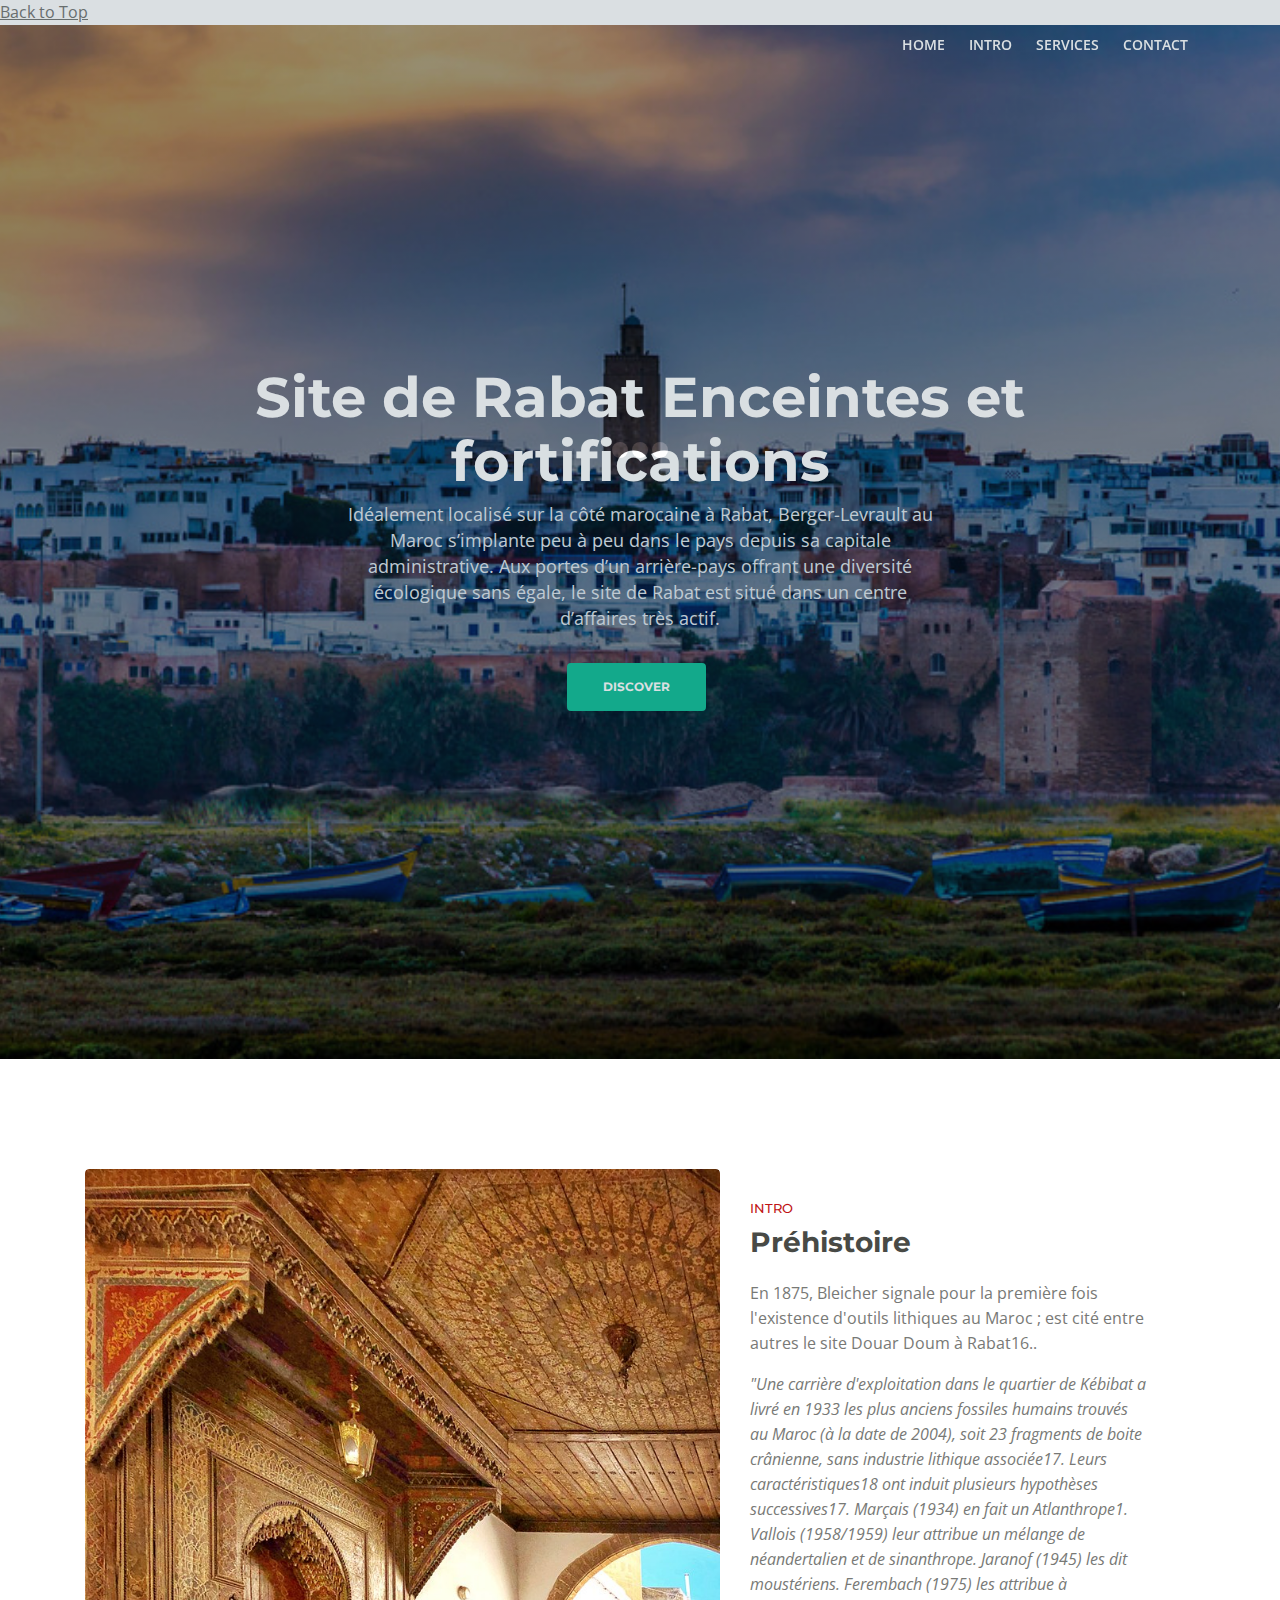
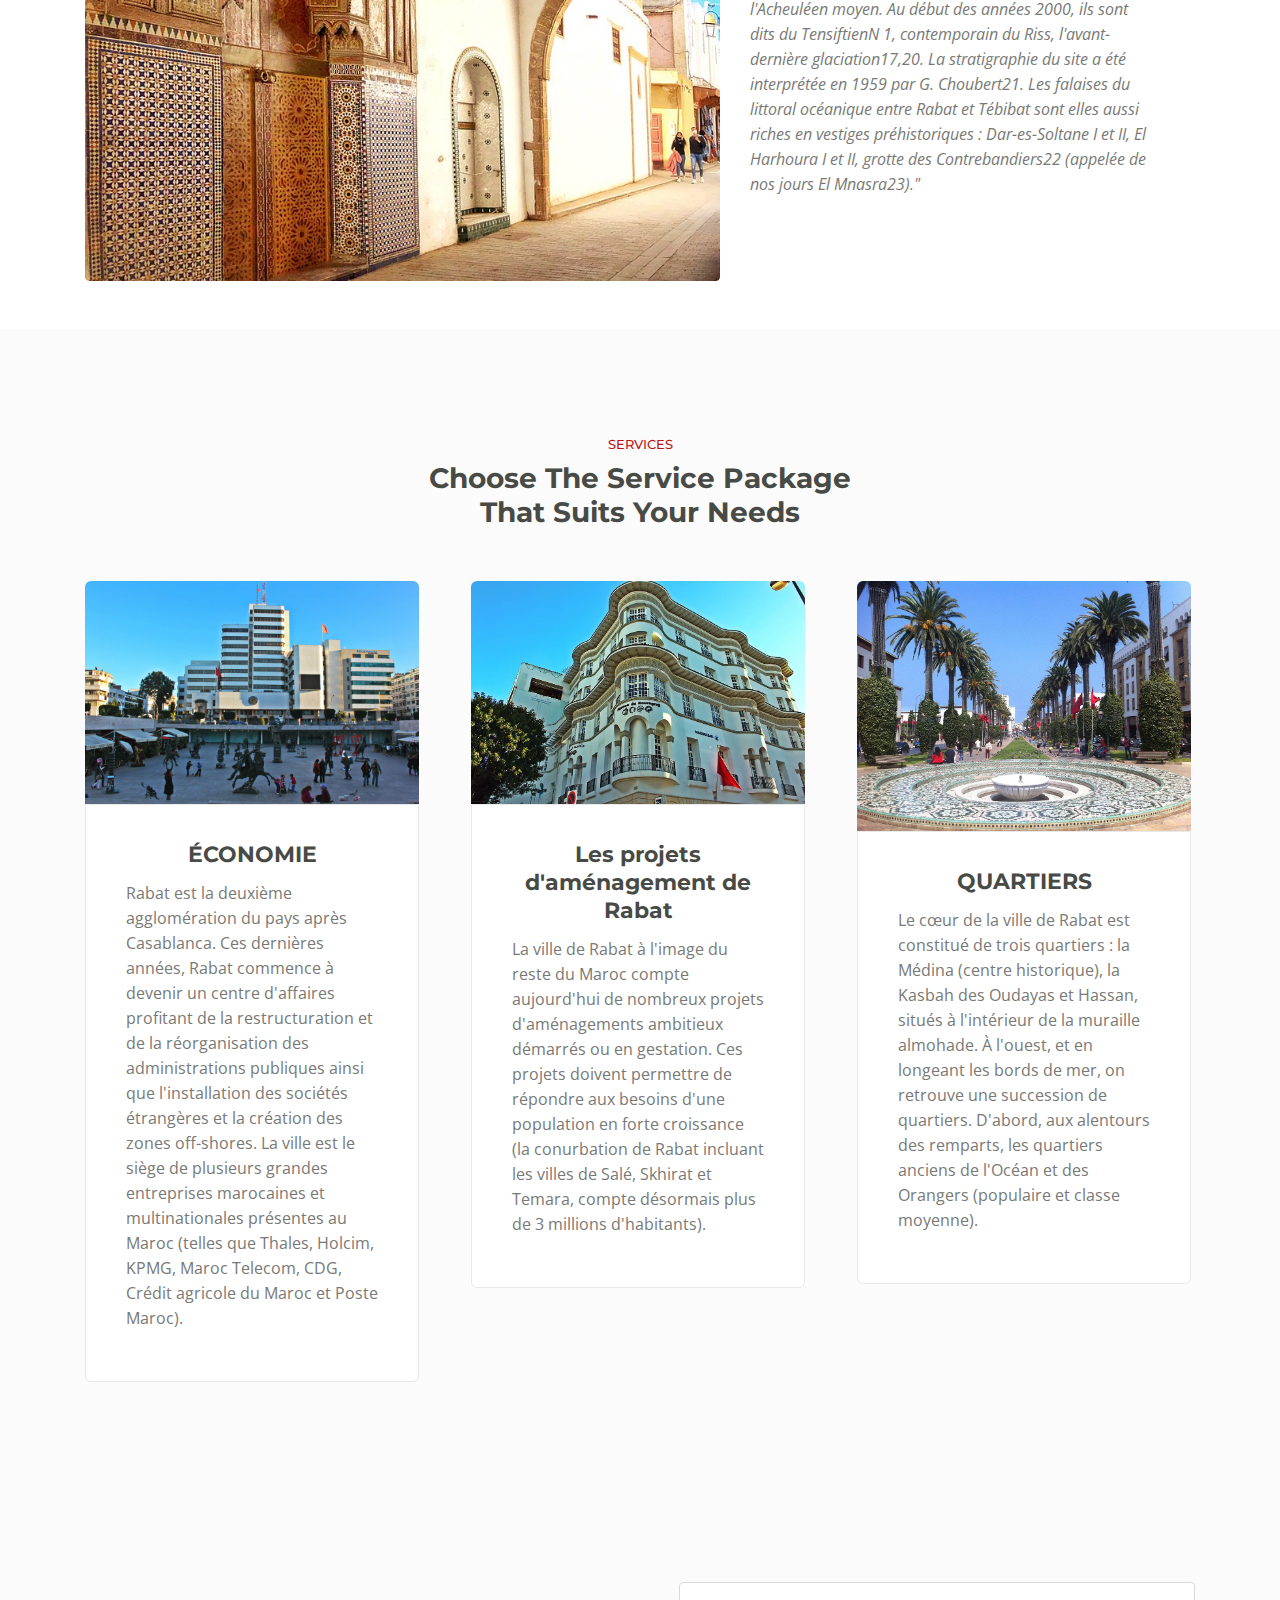
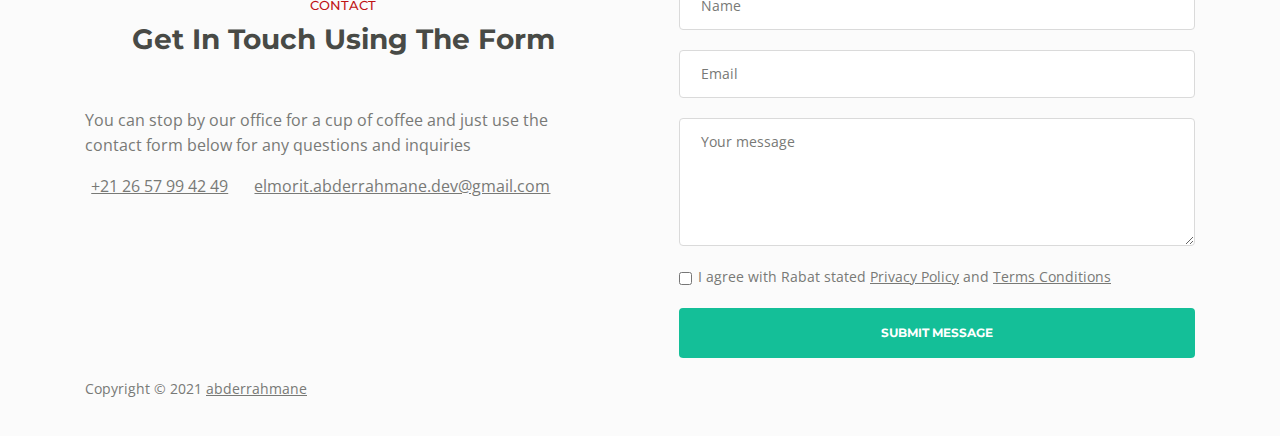
==== index.html @ 6499fe3c "boots" ====
<!DOCTYPE html>
<html lang="en">
<head>
    <meta charset="utf-8">
    <meta name="viewport" content="width=device-width, initial-scale=1, shrink-to-fit=no">
    
    <!-- SEO Meta Tags -->
    <meta name="description" content="Aria is a business focused HTML landing page template built with Bootstrap to help you create lead generation websites for companies and their services.">
    <meta name="author" content="Inovatik">

    <!-- OG Meta Tags to improve the way the post looks when you share the page on LinkedIn, Facebook, Google+ -->
	<meta property="og:site_name" content="" /> <!-- website name -->
	<meta property="og:site" content="" /> <!-- website link -->
	<meta property="og:title" content=""/> <!-- title shown in the actual shared post -->
	<meta property="og:description" content="" /> <!-- description shown in the actual shared post -->
	<meta property="og:image" content="" /> <!-- image link, make sure it's jpg -->
	<meta property="og:url" content="" /> <!-- where do you want your post to link to -->
	<meta property="og:type" content="article" />

    <!-- Website Title -->
    <title>  RABAT </title>
    
    <!-- Styles -->
    <link href="https://fonts.googleapis.com/css?family=Montserrat:500,700&display=swap&subset=latin-ext" rel="stylesheet">
    <link href="https://fonts.googleapis.com/css?family=Open+Sans:400,400i,600&display=swap&subset=latin-ext" rel="stylesheet">
    <link href="css/bootstrap.css" rel="stylesheet">
    <link href="css/fontawesome-all.css" rel="stylesheet">
    <link href="css/swiper.css" rel="stylesheet">
	<link href="css/magnific-popup.css" rel="stylesheet">
	<link href="css/styles.css" rel="stylesheet">
	
	<!-- Favicon  -->

</head>
<body data-spy="scroll" data-target=".fixed-top">
    
    <!-- Preloader -->
	<div class="spinner-wrapper">
        <div class="spinner">
            <div class="bounce1"></div>
            <div class="bounce2"></div>
            <div class="bounce3"></div>
        </div>
    </div>
    <!-- end of preloader -->
    

    <!-- Navbar -->
    <nav class="navbar navbar-expand-md navbar-dark navbar-custom fixed-top">
        <!-- Text Logo - Use this if you don't have a graphic logo -->
        <!-- <a class="navbar-brand logo-text page-scroll" href="index.html">Aria</a> -->

        <!-- Image Logo -->
        
        <!-- Mobile Menu Toggle Button -->
        <button class="navbar-toggler" type="button" data-toggle="collapse" data-target="#navbarsExampleDefault" aria-controls="navbarsExampleDefault" aria-expanded="false" aria-label="Toggle navigation">
            <span class="navbar-toggler-awesome fas fa-bars"></span>
            <span class="navbar-toggler-awesome fas fa-times"></span>
        </button>
        <!-- end of mobile menu toggle button -->

        <div class="collapse navbar-collapse" id="navbarsExampleDefault">
            <ul class="navbar-nav ml-auto">
                <li class="nav-item">
                    <a class="nav-link page-scroll" href="#header">HOME <span class="sr-only">(current)</span></a>
                </li>
                <li class="nav-item">
                    <a class="nav-link page-scroll" href="#intro">INTRO</a>
                </li>
                <li class="nav-item">
                    <a class="nav-link page-scroll" href="#services">SERVICES</a>
                </li>
                <li class="nav-item">
                    <a class="nav-link page-scroll" href="#contact">CONTACT</a>
                </li>

            </ul>
        </div>
    </nav> <!-- end of navbar -->
    <!-- end of navbar -->
<!-- Header -->
    <header id="header" class="header">
        <div class="header-content">
            <div class="container">
                <div class="row">
                    <div class="col-lg-12">
                        <div class="text-container">
                            <h1> Site de Rabat <span id="js-rotating">Enceintes et fortifications , Quartiers , Économie </span></h1>
                            <p class="p-heading p-large">Idéalement localisé sur la côté marocaine à Rabat, Berger-Levrault au Maroc s’implante peu à peu dans le pays depuis sa capitale administrative. Aux portes d’un arrière-pays offrant une diversité écologique sans égale, le site de Rabat est situé dans un centre d’affaires très actif.</p>
                            <a class="btn-solid-lg page-scroll" href="#intro">DISCOVER</a>
                        </div>
                    </div> <!-- end of col -->
                </div> <!-- end of row -->
            </div> <!-- end of container -->
        </div> <!-- end of header-content -->
    </header> <!-- end of header -->
    <!-- end of header -->


    <!-- Intro -->
    <div id="intro" class="basic-1">
        <div class="container">
            <div class="row">
                <div class="col-lg-7">
                    <div class="image-container">
                        <img class="img-fluid" src="images/intro-office.jpg" alt="alternative">
                    </div> <!-- end of image-container -->
                </div> <!-- end of col -->
                <div class="col-lg-5">
                    <div class="text-container">
                        <div class="section-title">INTRO</div>
                        <h2>Préhistoire</h2>
                        <p>En 1875, Bleicher signale pour la première fois l'existence d'outils lithiques au Maroc ; est cité entre autres le site Douar Doum à Rabat16..</p>
                        <p class="testimonial-text">"Une carrière d'exploitation dans le quartier de Kébibat a livré en 1933 les plus anciens fossiles humains trouvés au Maroc (à la date de 2004), soit 23 fragments de boite crânienne, sans industrie lithique associée17. Leurs caractéristiques18 ont induit plusieurs hypothèses successives17. Marçais (1934) en fait un Atlanthrope1. Vallois (1958/1959) leur attribue un mélange de néandertalien et de sinanthrope. Jaranof (1945) les dit moustériens. Ferembach (1975) les attribue à l'Acheuléen moyen. Au début des années 2000, ils sont dits du TensiftienN 1, contemporain du Riss, l'avant-dernière glaciation17,20. La stratigraphie du site a été interprétée en 1959 par G. Choubert21.

                            Les falaises du littoral océanique entre Rabat et Tébibat sont elles aussi riches en vestiges préhistoriques : Dar-es-Soltane I et II, El Harhoura I et II, grotte des Contrebandiers22 (appelée de nos jours El Mnasra23)."</p>
                    </div> <!-- end of text-container -->
                </div> <!-- end of col -->
                
            </div> <!-- end of row -->
        </div> <!-- end of container -->
    </div> <!-- end of basic-1 -->
    <!-- end of intro -->

    <!-- end of description -->


    <!-- Services -->
    <div id="services" class="cards-2">
        <div class="container">
            <div class="row">
                <div class="col-lg-12">
                    <div class="section-title">SERVICES</div>
                    <h2>Choose The Service Package<br> That Suits Your Needs</h2>
                </div> <!-- end of col -->
            </div> <!-- end of row -->
            <div class="row">
                <div class="col-lg-12">
                    
                    <!-- Card -->
                    <div class="card">
                        <div class="card-image">
                            <img class="img-fluid" src="images/services-1.jpg" alt="alternative">
                        </div>
                        <div class="card-body">
                            <h3 class="card-title"> ÉCONOMIE </h3>
                            <p>Rabat est la deuxième agglomération du pays après Casablanca. Ces dernières années, Rabat commence à devenir un centre d'affaires profitant de la restructuration et de la réorganisation des administrations publiques ainsi que l'installation des sociétés étrangères et la création des zones off-shores.

                                La ville est le siège de plusieurs grandes entreprises marocaines et multinationales présentes au Maroc (telles que Thales, Holcim, KPMG, Maroc Telecom, CDG, Crédit agricole du Maroc et Poste Maroc).</p>

                        </div>
                     <!-- end of button-container -->
                    </div>
                    <!-- end of card -->

                    <!-- Card -->
                    <div class="card">
                        <div class="card-image">
                            <img class="img-fluid" src="images/services-2.jpg" alt="alternative">
                        </div>
                        <div class="card-body">
                            <h3 class="card-title">Les projets d'aménagement de Rabat</h3>
                            <p>La ville de Rabat à l'image du reste du Maroc compte aujourd'hui de nombreux projets d'aménagements ambitieux démarrés ou en gestation. Ces projets doivent permettre de répondre aux besoins d'une population en forte croissance (la conurbation de Rabat incluant les villes de Salé, Skhirat et Temara, compte désormais plus de 3 millions d'habitants).</p>
                            
                        </div>
                        
                    </div>
                    <!-- end of card -->

                    <!-- Card -->
                    <div class="card">
                        <div class="card-image">
                            <img class="img-fluid" src="images/services-3.jpg" alt="alternative">
                        </div>
                        <div class="card-body">
                            <h3 class="card-title"> QUARTIERS </h3>
                            <p>Le cœur de la ville de Rabat est constitué de trois quartiers : la Médina (centre historique), la Kasbah des Oudayas et Hassan, situés à l'intérieur de la muraille almohade.

                                À l'ouest, et en longeant les bords de mer, on retrouve une succession de quartiers. D'abord, aux alentours des remparts, les quartiers anciens de l'Océan et des Orangers (populaire et classe moyenne).</p>
                             <!-- end of button-container -->
                    </div>
                    <!-- end of card -->

                </div> <!-- end of col -->
            </div> <!-- end of row -->
        </div> <!-- end of container -->
    </div> <!-- end of cards-2 -->
    <!-- end of services -->
      
    <!-- Lightbox -->
    <div id="project-2" class="lightbox-basic zoom-anim-dialog mfp-hide">
        <div class="row">
            <button title="Close (Esc)" type="button" class="mfp-close x-button">×</button>
            <div class="col-lg-8">
                <img class="img-fluid" src="images/project-2.jpg" alt="alternative">
            </div> <!-- end of col -->
            <div class="col-lg-4">
                <h3>Classic Industry</h3>
                <hr class="line-heading">
                <h6>Strategy Development</h6>
                <p>Need a solid foundation for your business growth plans? Aria will help you manage sales and meet your current needs</p>
                <p>By offering the best professional services and quality products in the market. Don't hesitate and get in touch with us.</p>
                <div class="testimonial-container">
                    <p class="testimonial-text">Need a solid foundation for your business growth plans? Aria will help you manage sales and meet your current requirements.</p>
                    <p class="testimonial-author">General Manager</p>
                </div>
                <a class="btn-solid-reg" href="#your-link">DETAILS</a> <a class="btn-outline-reg mfp-close as-button" href="#projects">BACK</a> 
            </div> <!-- end of col -->
        </div> <!-- end of row -->
    </div> <!-- end of lightbox-basic -->
    <!-- end of lightbox -->

    <!-- Lightbox -->
    <div id="project-3" class="lightbox-basic zoom-anim-dialog mfp-hide">
        <div class="row">
            <button title="Close (Esc)" type="button" class="mfp-close x-button">×</button>
            <div class="col-lg-8">
                <img class="img-fluid" src="images/project-3.jpg" alt="alternative">
            </div> <!-- end of col -->
            <div class="col-lg-4">
                <h3>BoomBap Audio</h3>
                <hr class="line-heading">
                <h6>Strategy Development</h6>
                <p>Need a solid foundation for your business growth plans? Aria will help you manage sales and meet your current needs</p>
                <p>By offering the best professional services and quality products in the market. Don't hesitate and get in touch with us.</p>
                <div class="testimonial-container">
                    <p class="testimonial-text">Need a solid foundation for your business growth plans? Aria will help you manage sales and meet your current requirements.</p>
                    <p class="testimonial-author">General Manager</p>
                </div>
                <a class="btn-solid-reg" href="#your-link">DETAILS</a> <a class="btn-outline-reg mfp-close as-button" href="#projects">BACK</a> 
            </div> <!-- end of col -->
        </div> <!-- end of row -->
    </div> <!-- end of lightbox-basic -->
    <!-- end of lightbox -->

    <!-- Lightbox -->
    <div id="project-4" class="lightbox-basic zoom-anim-dialog mfp-hide">
        <div class="row">
            <button title="Close (Esc)" type="button" class="mfp-close x-button">×</button>
            <div class="col-lg-8">
                <img class="img-fluid" src="images/project-4.jpg" alt="alternative">
            </div> <!-- end of col -->
            <div class="col-lg-4">
                <h3>Van Moose</h3>
                <hr class="line-heading">
                <h6>Strategy Development</h6>
                <p>Need a solid foundation for your business growth plans? Aria will help you manage sales and meet your current needs</p>
                <p>By offering the best professional services and quality products in the market. Don't hesitate and get in touch with us.</p>
                <div class="testimonial-container">
                    <p class="testimonial-text">Need a solid foundation for your business growth plans? Aria will help you manage sales and meet your current requirements.</p>
                    <p class="testimonial-author">General Manager</p>
                </div>
                <a class="btn-solid-reg" href="#your-link">DETAILS</a> <a class="btn-outline-reg mfp-close as-button" href="#projects">BACK</a> 
            </div> <!-- end of col -->
        </div> <!-- end of row -->
    </div> <!-- end of lightbox-basic -->
    <!-- end of lightbox -->

    <!-- Lightbox -->
    <div id="project-5" class="lightbox-basic zoom-anim-dialog mfp-hide">
        <div class="row">
            <button title="Close (Esc)" type="button" class="mfp-close x-button">×</button>
            <div class="col-lg-8">
                <img class="img-fluid" src="images/project-5.jpg" alt="alternative">
            </div> <!-- end of col -->
            <div class="col-lg-4">
                <h3>Joy Moments</h3>
                <hr class="line-heading">
                <h6>Strategy Development</h6>
                <p>Need a solid foundation for your business growth plans? Aria will help you manage sales and meet your current needs</p>
                <p>By offering the best professional services and quality products in the market. Don't hesitate and get in touch with us.</p>
                <div class="testimonial-container">
                    <p class="testimonial-text">Need a solid foundation for your business growth plans? Aria will help you manage sales and meet your current requirements.</p>
                    <p class="testimonial-author">General Manager</p>
                </div>
                <a class="btn-solid-reg" href="#your-link">DETAILS</a> <a class="btn-outline-reg mfp-close as-button" href="#projects">BACK</a> 
            </div> <!-- end of col -->
        </div> <!-- end of row -->
    </div> <!-- end of lightbox-basic -->
    <!-- end of lightbox -->

    <!-- Lightbox -->
    <div id="project-6" class="lightbox-basic zoom-anim-dialog mfp-hide">
        <div class="row">
            <button title="Close (Esc)" type="button" class="mfp-close x-button">×</button>
            <div class="col-lg-8">
                <img class="img-fluid" src="images/project-6.jpg" alt="alternative">
            </div> <!-- end of col -->
            <div class="col-lg-4">
                <h3>Spark Events</h3>
                <hr class="line-heading">
                <h6>Strategy Development</h6>
                <p>Need a solid foundation for your business growth plans? Aria will help you manage sales and meet your current needs</p>
                <p>By offering the best professional services and quality products in the market. Don't hesitate and get in touch with us.</p>
                <div class="testimonial-container">
                    <p class="testimonial-text">Need a solid foundation for your business growth plans? Aria will help you manage sales and meet your current requirements.</p>
                    <p class="testimonial-author">General Manager</p>
                </div>
                <a class="btn-solid-reg" href="#your-link">DETAILS</a> <a class="btn-outline-reg mfp-close as-button" href="#projects">BACK</a> 
            </div> <!-- end of col -->
        </div> <!-- end of row -->
    </div> <!-- end of lightbox-basic -->
    <!-- end of lightbox -->

    <!-- Lightbox -->
    <div id="project-7" class="lightbox-basic zoom-anim-dialog mfp-hide">
        <div class="row">
            <button title="Close (Esc)" type="button" class="mfp-close x-button">×</button>
            <div class="col-lg-8">
                <img class="img-fluid" src="images/project-7.jpg" alt="alternative">
            </div> <!-- end of col -->
            <div class="col-lg-4">
                <h3>Casual Wear</h3>
                <hr class="line-heading">
                <h6>Strategy Development</h6>
                <p>Need a solid foundation for your business growth plans? Aria will help you manage sales and meet your current needs</p>
                <p>By offering the best professional services and quality products in the market. Don't hesitate and get in touch with us.</p>
                <div class="testimonial-container">
                    <p class="testimonial-text">Need a solid foundation for your business growth plans? Aria will help you manage sales and meet your current requirements.</p>
                    <p class="testimonial-author">General Manager</p>
                </div>
                <a class="btn-solid-reg" href="#your-link">DETAILS</a> <a class="btn-outline-reg mfp-close as-button" href="#projects">BACK</a> 
            </div> <!-- end of col -->
        </div> <!-- end of row -->
    </div> <!-- end of lightbox-basic -->
    <!-- end of lightbox -->

    <!-- Lightbox -->
    <div id="project-8" class="lightbox-basic zoom-anim-dialog mfp-hide">
        <div class="row">
            <button title="Close (Esc)" type="button" class="mfp-close x-button">×</button>
            <div class="col-lg-8">
                <img class="img-fluid" src="images/project-8.jpg" alt="alternative">
            </div> <!-- end of col -->
            <div class="col-lg-4">
                <h3>Zazoo Apps</h3>
                <hr class="line-heading">
                <h6>Strategy Development</h6>
                <p>Need a solid foundation for your business growth plans? Aria will help you manage sales and meet your current needs</p>
                <p>By offering the best professional services and quality products in the market. Don't hesitate and get in touch with us.</p>
                <div class="testimonial-container">
                    <p class="testimonial-text">Need a solid foundation for your business growth plans? Aria will help you manage sales and meet your current requirements.</p>
                    <p class="testimonial-author">General Manager</p>
                </div>
                <a class="btn-solid-reg" href="#your-link">DETAILS</a> <a class="btn-outline-reg mfp-close as-button" href="#projects">BACK</a> 
            </div> <!-- end of col -->
        </div> <!-- end of row -->
    </div> <!-- end of lightbox-basic -->
    <!-- end of lightbox -->
    <!-- end of project lightboxes -->

        <!-- Contact -->
    <div id="contact" class="form-2">
        <div class="container">
            <div class="row">
                <div class="col-lg-6">
                    <div class="text-container">
                        <div class="section-title">CONTACT</div>
                        <h2>Get In Touch Using The Form</h2>
                        <p>You can stop by our office for a cup of coffee and just use the contact form below for any questions and inquiries</p>
                        <ul class="list-unstyled li-space-lg">
                            <li><i class="fas fa-phone"></i><a href="tel:003024630820">+21 26 57 99 42 49</a></li>
                            <li><i class="fas fa-envelope"></i><a href="mailto:office@Rabat.com">elmorit.abderrahmane.dev@gmail.com</a></li>
                        </ul>
                    </div> <!-- end of text-container -->
                </div> <!-- end of col -->
                <div class="col-lg-6">
                    
                    <!-- Contact Form -->
                    <form id="contactForm" data-toggle="validator" data-focus="false">
                        <div class="form-group">
                            <input type="text" class="form-control-input" id="cname" required>
                            <label class="label-control" for="cname">Name</label>
                            <div class="help-block with-errors"></div>
                        </div>
                        <div class="form-group">
                            <input type="email" class="form-control-input" id="cemail" required>
                            <label class="label-control" for="cemail">Email</label>
                            <div class="help-block with-errors"></div>
                        </div>
                        <div class="form-group">
                            <textarea class="form-control-textarea" id="cmessage" required></textarea>
                            <label class="label-control" for="cmessage">Your message</label>
                            <div class="help-block with-errors"></div>
                        </div>
                        <div class="form-group checkbox">
                            <input type="checkbox" id="cterms" value="Agreed-to-Terms" required>I agree with Rabat stated <a href="privacy-policy.html">Privacy Policy</a> and <a href="terms-conditions.html">Terms Conditions</a> 
                            <div class="help-block with-errors"></div>
                        </div>
                        <div class="form-group">
                            <button type="submit" class="form-control-submit-button">SUBMIT MESSAGE</button>
                        </div>
                        <div class="form-message">
                            <div id="cmsgSubmit" class="h3 text-center hidden"></div>
                        </div>
                    </form>
                    <!-- end of contact form -->

                </div> <!-- end of col -->
            </div> <!-- end of row -->
        </div> <!-- end of container -->
    </div> <!-- end of form-2 -->
    <!-- end of contact -->


    
    <!-- end of footer -->


    <!-- Copyright -->
    <div class="copyright">
        <div class="container">
            <div class="row">
                <div class="col-lg-12">
                    <p class="p-small">Copyright © 2021 <a href="https://inovatik.com">abderrahmane</a></p>
                </div> <!-- end of col -->
            </div> <!-- enf of row -->
        </div> <!-- end of container -->
    </div> <!-- end of copyright --> 
    <!-- end of copyright --> 
    
    	
    <!-- Scripts -->
    <script src="js/jquery.min.js"></script> <!-- jQuery for Bootstrap's JavaScript plugins -->
    <script src="js/popper.min.js"></script> <!-- Popper tooltip library for Bootstrap -->
    <script src="js/bootstrap.min.js"></script> <!-- Bootstrap framework -->
    <script src="js/jquery.easing.min.js"></script> <!-- jQuery Easing for smooth scrolling between anchors -->
    <script src="js/swiper.min.js"></script> <!-- Swiper for image and text sliders -->
    <script src="js/jquery.magnific-popup.js"></script> <!-- Magnific Popup for lightboxes -->
    <script src="js/morphext.min.js"></script> <!-- Morphtext rotating text in the header -->
    <script src="js/isotope.pkgd.min.js"></script> <!-- Isotope for filter -->
    <script src="js/validator.min.js"></script> <!-- Validator.js - Bootstrap plugin that validates forms -->
    <script src="js/scripts.js"></script> <!-- Custom scripts -->
</body>
</html>
---- css/styles.css ----
/*****************************************
Table Of Contents:

01. General Styles
02. Preloader
03. Navigation
04. Header
05. Intro
06. Description
07. Services
08. Details 1
09. Details 2
10. Testimonials
11. Call Me
12. Projects
13. Project Lightboxes

16. Contact
17. Footer
18. Copyright
19. Back To Top Button
20. Extra Pages
21. Media Queries
******************************************/

/*****************************************
Colors:

- Backgrounds - light gray #fbfbfb
- Background - dark blue #153e52
- Backgrounds navbar, footer - dark gray #113448
- Buttons, bullets, icons - green #14bf98
- Headings text - black #484a46
- Body text - gray #787976
- Body text - light gray #dfe5ec
******************************************/


/******************************/
/*     01. General Styles     */
/******************************/
body,
html {
    width: 100%;
	height: 100%;
}

body, p {
	color: #787976; 
	font: 400 1rem/1.5625rem "Open Sans", sans-serif;
}

.p-large {
	font: 400 1.125rem/1.625rem "Open Sans", sans-serif;
}

.p-small {
	font: 400 0.875rem/1.375rem "Open Sans", sans-serif;
}

.p-heading {
	margin-bottom: 3.5rem;
	text-align: center;
}

.li-space-lg li {
	margin-bottom: 0.375rem;
}

.indent {
	padding-left: 1.25rem;
}

h1 {
	color: #484a46;
	font: 700 2.5rem/3rem "Montserrat", sans-serif;
}

h2 {
	color: #484a46;
	font: 700 1.75rem/2.125rem "Montserrat", sans-serif;
}

h3 {
	color: #484a46;
	font: 700 1.375rem/1.75rem "Montserrat", sans-serif;
}

h4 {
	color: #484a46;
	font: 700 1.25rem/1.625rem "Montserrat", sans-serif;
}

h5 {
	color: #484a46;
	font: 700 1.125rem/1.5rem "Montserrat", sans-serif;
}

h6 {
	color: #484a46;
	font: 700 1rem/1.375rem "Montserrat", sans-serif;
}

a {
	color: #787976;
	text-decoration: underline;
}

a:hover {
	color: #787976;
	text-decoration: underline;
}

a.green {
	color: #14bf98;
}

a.white,
.white {
	color: #dfe5ec;
}

.testimonial-text {
	font-style: italic;
}

.testimonial-author {
	font: 700 1rem/1.375rem "Montserrat", sans-serif;
}

strong {
	color: #484a46;
}

.section-title {
	color: #bf1414;
	font: 500 0.8125rem/1.125rem "Montserrat", sans-serif;
}

.btn-solid-reg {
	display: inline-block;
	padding: 1.1875rem 1.875rem 1.1875rem 1.875rem;
	border: 0.125rem solid #14bf98;
	border-radius: 0.25rem;
	background-color: #14bf98;
	color: #fff;
	font: 700 0.75rem/0 "Montserrat", sans-serif;
	text-decoration: none;
	transition: all 0.2s;
}

.btn-solid-reg:hover {
	background-color: transparent;
	color: #14bf98;
	text-decoration: none;
}

.btn-solid-lg {
	display: inline-block;
	padding: 1.375rem 2.125rem 1.375rem 2.125rem;
	border: 0.125rem solid #14bf98;
	border-radius: 0.25rem;
	background-color: #14bf98;
	color: #fff;
	font: 700 0.75rem/0 "Montserrat", sans-serif;
	text-decoration: none;
	transition: all 0.2s;
}

.btn-solid-lg:hover {
	background-color: transparent;
	color: #14bf98;
	text-decoration: none;
}

.btn-outline-reg {
	display: inline-block;
	padding: 1.1875rem 1.875rem 1.1875rem 1.875rem;
	border: 0.125rem solid #787976;
	border-radius: 0.25rem;
	background-color: transparent;
	color: #787976;
	font: 700 0.75rem/0 "Montserrat", sans-serif;
	text-decoration: none;
	transition: all 0.2s;
}

.btn-outline-reg:hover {
	background-color: #787976;
	color: #fff;
	text-decoration: none;
}

.btn-outline-lg {
	display: inline-block;
	padding: 1.375rem 2.125rem 1.375rem 2.125rem;
	border: 0.125rem solid #787976;
	border-radius: 0.25rem;
	background-color: transparent;
	color: #787976;
	font: 700 0.75rem/0 "Montserrat", sans-serif;
	text-decoration: none;
	transition: all 0.2s;
}

.btn-outline-lg:hover {
	background-color: #787976;
	color: #fff;
	text-decoration: none;
}

.btn-outline-sm {
	display: inline-block;
	padding: 1rem 1.625rem 0.9375rem 1.625rem;
	border: 0.125rem solid #787976;
	border-radius: 0.25rem;
	background-color: transparent;
	color: #787976;
	font: 700 0.75rem/0 "Montserrat", sans-serif;
	text-decoration: none;
	transition: all 0.2s;
}

.btn-outline-sm:hover {
	background-color: #787976;
	color: #fff;
	text-decoration: none;
}

.form-group {
	position: relative;
	margin-bottom: 1.25rem;
}

.form-group.has-error.has-danger {
	margin-bottom: 0.625rem;
}

.form-group.has-error.has-danger .help-block.with-errors ul {
	margin-top: 0.375rem;
}

.label-control {
	position: absolute;
	top: 0.8125rem;
	left: 1.375rem;
	color: #787976;
	opacity: 1;
	font: 400 0.875rem/1.375rem "Open Sans", sans-serif;
	cursor: text;
	transition: all 0.2s ease;
}

/* IE10+ hack to solve lower label text position compared to the rest of the browsers */
@media screen and (-ms-high-contrast: active), screen and (-ms-high-contrast: none) {  
	.label-control {
		top: 0.9375rem;
	}
}

.form-control-input:focus + .label-control,
.form-control-input.notEmpty + .label-control,
.form-control-textarea:focus + .label-control,
.form-control-textarea.notEmpty + .label-control {
	top: 0.125rem;
	opacity: 1;
	font-size: 0.75rem;
	font-weight: 500;
}

.form-control-input,
.form-control-select {
	display: block; /* needed for proper display of the label in Firefox, IE, Edge */
	width: 100%;
	padding-top: 1.25rem;
	padding-bottom: 0.25rem;
	padding-left: 1.3125rem;
	border: 1px solid #dadada;
	border-radius: 0.25rem;
	background-color: #fff;
	color: #787976;
	font: 400 0.875rem/1.375rem "Open Sans", sans-serif;
	transition: all 0.2s;
	-webkit-appearance: none; /* removes inner shadow on form inputs on ios safari */
}

.form-control-select {
	padding-top: 0.5rem;
	padding-bottom: 0.5rem;
	height: 3rem;
}

/* IE10+ hack to solve lower label text position compared to the rest of the browsers */
@media screen and (-ms-high-contrast: active), screen and (-ms-high-contrast: none) {  
	.form-control-input {
		padding-top: 1.25rem;
		padding-bottom: 0.75rem;
		line-height: 1.75rem;
	}

	.form-control-select {
		padding-top: 0.875rem;
		padding-bottom: 0.75rem;
		height: 3.125rem;
		line-height: 2.125rem;
	}
}

select {
    /* you should keep these first rules in place to maintain cross-browser behavior */
    -webkit-appearance: none;
	-moz-appearance: none;
	-ms-appearance: none;
    -o-appearance: none;
    appearance: none;
    background-image: url('../images/down-arrow.png');
    background-position: 96% 50%;
    background-repeat: no-repeat;
    outline: none;
}

select::-ms-expand {
    display: none; /* removes the ugly default down arrow on select form field in IE11 */
}

.form-control-textarea {
	display: block; /* used to eliminate a bottom gap difference between Chrome and IE/FF */
	width: 100%;
	height: 8rem; /* used instead of html rows to normalize height between Chrome and IE/FF */
	padding-top: 1.25rem;
	padding-left: 1.3125rem;
	border: 1px solid #dadada;
	border-radius: 0.25rem;
	background-color: #fff;
	color: #787976;
	font: 400 1rem/1.5625rem "Open Sans", sans-serif;
	transition: all 0.2s;
}

.form-control-input:focus,
.form-control-select:focus,
.form-control-textarea:focus {
	border: 1px solid #a1a1a1;
	outline: none; /* Removes blue border on focus */
}

.form-control-input:hover,
.form-control-select:hover,
.form-control-textarea:hover {
	border: 1px solid #a1a1a1;
}

.checkbox {
	font: 400 0.875rem/1.375rem "Open Sans", sans-serif;
}

input[type='checkbox'] {
	vertical-align: -15%;
	margin-right: 0.375rem;
}

/* IE10+ hack to raise checkbox field position compared to the rest of the browsers */
@media screen and (-ms-high-contrast: active), screen and (-ms-high-contrast: none) {  
	input[type='checkbox'] {
		vertical-align: -9%;
	}
}

.form-control-submit-button {
	display: inline-block;
	width: 100%;
	height: 3.125rem;
	border: 0.125rem solid #14bf98;
	border-radius: 0.25rem;
	background-color: #14bf98;
	color: #fff;
	font: 700 0.75rem/1.75rem "Montserrat", sans-serif;
	cursor: pointer;
	transition: all 0.2s;
}

.form-control-submit-button:hover {
	background-color: transparent;
	color: #9e040b;
}

/* Form Success And Error Message Formatting */
#lmsgSubmit.h3.text-center.tada.animated,
#cmsgSubmit.h3.text-center.tada.animated,
#pmsgSubmit.h3.text-center.tada.animated,
#lmsgSubmit.h3.text-center,
#cmsgSubmit.h3.text-center,
#pmsgSubmit.h3.text-center {
	display: block;
	margin-bottom: 0;
	color: #b93636;
	font: 400 1.125rem/1rem "Open Sans", sans-serif;
}

.help-block.with-errors .list-unstyled {
	color: #787976;
	font-size: 0.75rem;
	line-height: 1.125rem;
	text-align: left;
}

.help-block.with-errors ul {
	margin-bottom: 0;
}
/* end of form success and error message formatting */

/* Form Success And Error Message Animation - Animate.css */
@-webkit-keyframes tada {
	from {
		-webkit-transform: scale3d(1, 1, 1);
		-ms-transform: scale3d(1, 1, 1);
		transform: scale3d(1, 1, 1);
	}
	10%, 20% {
		-webkit-transform: scale3d(.9, .9, .9) rotate3d(0, 0, 1, -3deg);
		-ms-transform: scale3d(.9, .9, .9) rotate3d(0, 0, 1, -3deg);
		transform: scale3d(.9, .9, .9) rotate3d(0, 0, 1, -3deg);
	}
	30%, 50%, 70%, 90% {
		-webkit-transform: scale3d(1.1, 1.1, 1.1) rotate3d(0, 0, 1, 3deg);
		-ms-transform: scale3d(1.1, 1.1, 1.1) rotate3d(0, 0, 1, 3deg);
		transform: scale3d(1.1, 1.1, 1.1) rotate3d(0, 0, 1, 3deg);
	}
	40%, 60%, 80% {
		-webkit-transform: scale3d(1.1, 1.1, 1.1) rotate3d(0, 0, 1, -3deg);
		-ms-transform: scale3d(1.1, 1.1, 1.1) rotate3d(0, 0, 1, -3deg);
		transform: scale3d(1.1, 1.1, 1.1) rotate3d(0, 0, 1, -3deg);
	}
	to {
		-webkit-transform: scale3d(1, 1, 1);
		-ms-transform: scale3d(1, 1, 1);
		transform: scale3d(1, 1, 1);
	}
}

@keyframes tada {
	from {
		-webkit-transform: scale3d(1, 1, 1);
		-ms-transform: scale3d(1, 1, 1);
		transform: scale3d(1, 1, 1);
	}
	10%, 20% {
		-webkit-transform: scale3d(.9, .9, .9) rotate3d(0, 0, 1, -3deg);
		-ms-transform: scale3d(.9, .9, .9) rotate3d(0, 0, 1, -3deg);
		transform: scale3d(.9, .9, .9) rotate3d(0, 0, 1, -3deg);
	}
	30%, 50%, 70%, 90% {
		-webkit-transform: scale3d(1.1, 1.1, 1.1) rotate3d(0, 0, 1, 3deg);
		-ms-transform: scale3d(1.1, 1.1, 1.1) rotate3d(0, 0, 1, 3deg);
		transform: scale3d(1.1, 1.1, 1.1) rotate3d(0, 0, 1, 3deg);
	}
	40%, 60%, 80% {
		-webkit-transform: scale3d(1.1, 1.1, 1.1) rotate3d(0, 0, 1, -3deg);
		-ms-transform: scale3d(1.1, 1.1, 1.1) rotate3d(0, 0, 1, -3deg);
		transform: scale3d(1.1, 1.1, 1.1) rotate3d(0, 0, 1, -3deg);
	}
	to {
		-webkit-transform: scale3d(1, 1, 1);
		-ms-transform: scale3d(1, 1, 1);
		transform: scale3d(1, 1, 1);
	}
}

.tada {
	-webkit-animation-name: tada;
	animation-name: tada;
}

.animated {
	-webkit-animation-duration: 1s;
	animation-duration: 1s;
	-webkit-animation-fill-mode: both;
	animation-fill-mode: both;
}
/* end of form success and error message animation - Animate.css */

/* Fade-move Animation For Lightbox - Magnific Popup */
/* at start */
.my-mfp-slide-bottom .zoom-anim-dialog {
	opacity: 0;
	transition: all 0.2s ease-out;
	-webkit-transform: translateY(-1.25rem) perspective(37.5rem) rotateX(10deg);
	-ms-transform: translateY(-1.25rem) perspective(37.5rem) rotateX(10deg);
	transform: translateY(-1.25rem) perspective(37.5rem) rotateX(10deg);
}

/* animate in */
.my-mfp-slide-bottom.mfp-ready .zoom-anim-dialog {
	opacity: 1;
	-webkit-transform: translateY(0) perspective(37.5rem) rotateX(0); 
	-ms-transform: translateY(0) perspective(37.5rem) rotateX(0); 
	transform: translateY(0) perspective(37.5rem) rotateX(0); 
}

/* animate out */
.my-mfp-slide-bottom.mfp-removing .zoom-anim-dialog {
	opacity: 0;
	-webkit-transform: translateY(-0.625rem) perspective(37.5rem) rotateX(10deg); 
	-ms-transform: translateY(-0.625rem) perspective(37.5rem) rotateX(10deg); 
	transform: translateY(-0.625rem) perspective(37.5rem) rotateX(10deg); 
}

/* dark overlay, start state */
.my-mfp-slide-bottom.mfp-bg {
	opacity: 0;
	transition: opacity 0.2s ease-out;
}

/* animate in */
.my-mfp-slide-bottom.mfp-ready.mfp-bg {
	opacity: 0.8;
}
/* animate out */
.my-mfp-slide-bottom.mfp-removing.mfp-bg {
	opacity: 0;
}
/* end of fade-move animation for lightbox - magnific popup */

/* Fade Animation For Image Slider - Magnific Popup */
@-webkit-keyframes fadeIn {
	from {
		opacity: 0;
	}
	to {
		opacity: 1;
	}
}

@keyframes fadeIn {
	from {
		opacity: 0;
	}
	to {
		opacity: 1;
	}
}

.fadeIn {
	-webkit-animation: fadeIn 0.6s;
	animation: fadeIn 0.6s;
}

@-webkit-keyframes fadeOut {
	from {
		opacity: 1;
	}
	to {
		opacity: 0;
	}
}

@keyframes fadeOut {
	from {
		opacity: 1;
	}
	to {
		opacity: 0;
	}
}

.fadeOut {
	-webkit-animation: fadeOut 0.8s;
	animation: fadeOut 0.8s;
}
/* end of fade animation for image slider - magnific popup */


/*************************/
/*     02. Preloader     */
/*************************/
.spinner-wrapper {
	position: fixed;
	z-index: 999999;
	top: 0;
	right: 0;
	bottom: 0;
	left: 0;
	background: #113448;
}

.spinner {
	position: absolute;
	top: 50%; /* centers the loading animation vertically one the screen */
	left: 50%; /* centers the loading animation horizontally one the screen */
	width: 3.75rem;
	height: 1.25rem;
	margin: -0.625rem 0 0 -1.875rem; /* is width and height divided by two */ 
	text-align: center;
}

.spinner > div {
	display: inline-block;
	width: 1rem;
	height: 1rem;
	border-radius: 100%;
	background-color: #fff;
	-webkit-animation: sk-bouncedelay 1.4s infinite ease-in-out both;
	animation: sk-bouncedelay 1.4s infinite ease-in-out both;
}

.spinner .bounce1 {
	-webkit-animation-delay: -0.32s;
	animation-delay: -0.32s;
}

.spinner .bounce2 {
	-webkit-animation-delay: -0.16s;
	animation-delay: -0.16s;
}

@-webkit-keyframes sk-bouncedelay {
	0%, 80%, 100% { -webkit-transform: scale(0); }
	40% { -webkit-transform: scale(1.0); }
}

@keyframes sk-bouncedelay {
	0%, 80%, 100% { 
		-webkit-transform: scale(0);
		-ms-transform: scale(0);
		transform: scale(0);
	} 40% { 
		-webkit-transform: scale(1.0);
		-ms-transform: scale(1.0);
		transform: scale(1.0);
	}
}


/**************************/
/*     03. Navigation     */
/**************************/
.navbar-custom {
	padding-top: 0.375rem;
	padding-bottom: 0.375rem;
	background-color: #113448;
	box-shadow: 0 0.0625rem 0.375rem 0 rgba(0, 0, 0, 0.1);
	font: 600 0.875rem/0.875rem "Open Sans", sans-serif;
	transition: all 0.2s;
}

.navbar-custom .navbar-brand {
	font-size: 0;
}

.navbar-custom .navbar-brand.logo-image img {
    width: 7.0625rem;
	height: 2rem;
	-webkit-backface-visibility: hidden;
}

.navbar-custom .navbar-brand.logo-text {
	margin-top: 0.25rem;
	margin-bottom: 0.25rem;
	font: 700 2.25rem/1.5rem "Montserrat", sans-serif;
	color: #fff;
	text-decoration: none;
}

.navbar-custom .navbar-nav {
	margin-top: 0.75rem;
	margin-bottom: 0.5rem;
}

.navbar-custom .nav-item .nav-link {
	padding: 0.625rem 0.75rem 0.625rem 0.75rem;
	color: #fff;
	text-decoration: none;
	transition: all 0.2s ease;
}

.navbar-custom .nav-item .nav-link:hover,
.navbar-custom .nav-item .nav-link.active {
	color: #14bf98;
}

/* Dropdown Menu */
.navbar-custom .dropdown:hover > .dropdown-menu {
	display: block; /* this makes the dropdown menu stay open while hovering it */
	min-width: auto;
	animation: fadeDropdown 0.2s; /* required for the fade animation */
}

@keyframes fadeDropdown {
    0% {
        opacity: 0;
    }

    100% {
        opacity: 1;
    }
}

.navbar-custom .dropdown-toggle:focus { /* removes dropdown outline on focus  */
	outline: 0;
}

.navbar-custom .dropdown-menu {
	margin-top: 0;
	border: none;
	border-radius: 0.25rem;
	background-color: #113448;
}

.navbar-custom .dropdown-item {
	color: #fff;
	text-decoration: none;
}

.navbar-custom .dropdown-item:hover {
	background-color: #113448;
}

.navbar-custom .dropdown-item .item-text {
	font: 600 0.875rem/0.875rem "Open Sans", sans-serif;
}

.navbar-custom .dropdown-item:hover .item-text {
	color: #14bf98;
}

.navbar-custom .dropdown-items-divide-hr {
	width: 100%;
	height: 1px;
	margin: 0.75rem auto 0.75rem auto;
	border: none;
	background-color: #b5bcc4;
	opacity: 0.2;
}
/* end of dropdown menu */

.navbar-custom .social-icons {
	display: none;
}

.navbar-custom .navbar-toggler {
	border: none;
	color: #fff;
	font-size: 2rem;
}

.navbar-custom button[aria-expanded='false'] .navbar-toggler-awesome.fas.fa-times{
	display: none;
}

.navbar-custom button[aria-expanded='false'] .navbar-toggler-awesome.fas.fa-bars{
	display: inline-block;
}

.navbar-custom button[aria-expanded='true'] .navbar-toggler-awesome.fas.fa-bars{
	display: none;
}

.navbar-custom button[aria-expanded='true'] .navbar-toggler-awesome.fas.fa-times{
	display: inline-block;
	margin-right: 0.125rem;
}


/*********************/
/*    04. Header     */
/*********************/
.header {
	background: linear-gradient(rgba(0, 0, 0, 0.3), rgba(0, 0, 0, 0.5)), url('../images/header-background.jpg') center center no-repeat;
	background-size: cover;
}

.header .header-content {
	padding-top: 8rem;
	padding-bottom: 2.125rem;
	text-align: center;
}

.header .text-container {
	margin-bottom: 3rem;
}

.header h1 {
	margin-bottom: 0.5rem;
	color: #fff;
}

.header .p-large {
	margin-bottom: 2rem;
	color: #dfe5ec;
}

.header .btn-solid-lg {
	margin-right: 0.5rem;
	margin-bottom: 1.25rem;
}


/*********************/
/*     05. Intro     */
/*********************/
.basic-1 {
	padding-top: 6.5rem;
	padding-bottom: 3rem;
}

.basic-1 .text-container {
	margin-bottom: 3rem;
}

.basic-1 .section-title {
	margin-bottom: 0.5rem;
}

.basic-1 h2 {
	margin-bottom: 1.375rem;
}

.basic-1 .testimonial-author {
	color: #484a46;
}

/* Hover Animation */
.basic-1 .image-container {
	overflow: hidden;
	border-radius: 0.25rem;
}

.basic-1 .image-container img {
	margin: 0;
	border-radius: 0.25rem;
	transition: all 0.3s;
}

.basic-1 .image-container:hover img {
	-moz-transform: scale(1.15);
	-webkit-transform: scale(1.15);
	transform: scale(1.15);
} 
/* end of hover animation */


/***************************/
/*     06. Description     */
/***************************/
.cards-1 {
	padding-top: 3rem;
	padding-bottom: 2.875rem;
}

.cards-1 .card {
	margin-bottom: 2.5rem;
	border: none;
	text-align: center;
}

.cards-1 .fa-stack {
	width: 6rem;
	height: 6rem;
	margin-right: auto;
	margin-bottom: 1rem;
	margin-left: auto;
	line-height: 6rem;
	text-align: left;
}

.cards-1 .fa-stack .hexagon {
	position: absolute;
	width: 6rem;
	height: 6rem;
	background: url('../images/hexagon-green.svg') center center no-repeat;
	background-size: 6rem 6rem;
}

.cards-1 .fa-stack-1x {
	color: #fff;
	font-size: 2rem;
}

.cards-1 .card-body {
	padding: 0;
}

.cards-1 .card-title {
	margin-bottom: 0.625rem;
}


/************************/
/*     07. Services     */
/************************/
.cards-2 {
	padding-top: 6.625rem;	
	padding-bottom: 1.25rem;	
	background-color: #fbfbfb;
}

.cards-2 .section-title {
	margin-bottom: 0.5rem;
	text-align: center;
}

.cards-2 h2 {
	margin-bottom: 3.25rem;
	text-align: center;
}

.cards-2 .card {
	margin-bottom: 5.625rem;
	border: none;
	background-color: transparent;
}

.cards-2 .card-image img {
	border-top-left-radius: 0.375rem;
	border-top-right-radius: 0.375rem;
}

.cards-2 .card-body {
	padding: 2.25rem 2rem 2.125rem 2rem;
	border: 1px solid #ebe8e8;
	border-bottom-left-radius: 0.375rem;
	border-bottom-right-radius: 0.375rem;
	background-color: #fff;
}

.cards-2 h3 {
	margin-bottom: 0.75rem;
	text-align: center;
}

.cards-2 .list-unstyled {
	margin-bottom: 1.5rem;
}

.cards-2 .list-unstyled .fas {
	color: #bf141d;
	font-size: 0.5rem;
	line-height: 1.375rem;
}

.cards-2 .list-unstyled .media-body {
	margin-left: 0.625rem;
}

.cards-2 .price {
	margin-bottom: 0.25rem;
	color: #484a46;
	font: 700 1rem/1.5rem "Montserrat", sans-serif;
	text-align: center;
}

.cards-2 .price span {
	color: #14bf98;
}

.cards-2 .button-container {
	margin-top: -1.375rem;
	text-align: center;
}

.cards-2 .btn-solid-reg:hover {
	background-color: #fff;
}


/*************************/
/*     08. Details 1     */
/*************************/
.accordion .area-1 {
	height: 27rem;
	background: url('../images/details-1-background.jpg') center center no-repeat;
	background-size: cover;
}

.accordion .accordion-container {
	max-width: 90%;
	margin-right: auto;
	margin-left: auto;
	padding-top: 6.375rem;
	padding-bottom: 1.5rem;
}

.accordion h2 {
	margin-bottom: 1.625rem;
}

.accordion .item {
	margin-bottom: 2rem;
}

.accordion h4 {
	margin-bottom: 0;
}

.accordion span[aria-expanded="true"] .circle-numbering,
.accordion span[aria-expanded="false"] .circle-numbering {
	display: inline-block;
	width: 2.25rem;
	height: 2.25rem;
	margin-right: 0.875rem;
	border: 0.125rem solid #14bf98;
	border-radius: 50%;
	background-color: #14bf98;
	color: #fff;
	font: 700 1rem/2.125rem "Montserrat", sans-serif;
	text-align: center;
	vertical-align: middle;
	cursor: pointer;
	transition: all 0.2s ease;
}

.accordion span[aria-expanded="false"] .circle-numbering {
	border: 0.125rem solid #484a46;
	background-color: transparent;
	color: #484a46;
}

.accordion .item:hover span[aria-expanded="false"] .circle-numbering {
	border: 0.125rem solid #14bf98;
	color: #14bf98;
}

.accordion .accordion-title {
	display: inline-block;
	width: 70%;
	margin-top: 0.125rem;
	margin-bottom: 0.25rem;
	color: #484a46;
	font: 700 1.25rem/1.75rem "Montserrat", sans-serif;
	vertical-align: middle;
	cursor: pointer;
	transition: all 0.2s ease;
}

.accordion .item:hover .accordion-title {
	color: #14bf98;
}

.accordion span[aria-expanded="true"] .accordion-title {
	color: #14bf98;
}

.accordion .accordion-body {
	margin-left: 3.125rem;
}


/*************************/
/*     09. Details 2     */
/*************************/
.tabs .tabs-container {
	max-width: 90%;
	margin-right: auto;
	margin-left: auto;
	padding-top: 2rem;
	padding-bottom: 5.75rem;
}

.tabs .nav-tabs {
	justify-content: center;
	margin-bottom: 1.125rem;
	border-bottom: none;
}

.tabs .nav-link {
	margin-right: 1.625rem;
	margin-bottom: 0.875rem;
	padding: 0;
	border: none;
	border-radius: 0.25rem;
	color: #c1cace;
	font: 700 1.375rem/1.375rem "Montserrat", sans-serif;
	text-decoration: none;
	transition: all 0.2s ease;
}

.tabs .nav-link:hover,
.tabs .nav-link.active {
	color: #14bf98;
}

.tabs .nav-link .fas {
	margin-right: 0.125rem;
	font-size: 0.875rem;
	vertical-align: 20%;
}

.tabs #tab-1 .progress-container {
	margin-top: 1.5rem;
}

.tabs #tab-1 .progress-container .title {
	margin-bottom: 0.25rem;
	color: #484a46;
	font: 600 0.875rem/1.25rem "Open Sans", sans-serif;
}

.tabs #tab-1 .progress {
	height: 1.375rem;
	margin-bottom: 1.125rem;
	border-radius: 0.125rem;
	background-color: #f9fafc;
}

.tabs #tab-1 .progress-bar {
	display: block;
	padding-left: 1.5rem;
	border-radius: 0.125rem;
	background: linear-gradient(to bottom right, #bf141d, #d11b24);
}

.tabs #tab-1 .progress-bar.first {
	width: 100%;
}

.tabs #tab-1 .progress-bar.second {
	width: 75%;
}

.tabs #tab-1 .progress-bar.third {
	width: 90%;
}

.tabs #tab-2 .list-unstyled {
	margin-top: 1.75rem;
	margin-bottom: 0;
	vertical-align: top;
}

.tabs #tab-2 .list-unstyled .media {
	margin-bottom: 2rem;
}

.tabs #tab-2 .list-unstyled .media-bullet {
	color: #3207f3;
	font-weight: 600;
	font-size: 2rem;
	line-height: 2rem;
}

.tabs #tab-2 .list-unstyled .media-body {
	margin-left: 0.875rem;
}

.tabs #tab-3 .list-unstyled .fas {
	color: #14bf98;
	font-size: 0.5rem;
	line-height: 1.375rem;
}

.tabs #tab-3 .list-unstyled .media-body {
	margin-left: 0.625rem;
}

.tabs #tab-3 .list-unstyled {
	margin-bottom: 1.75rem;
}

.tabs .area-2 {
	height: 27rem;
	background: url('../images/details-2-background.jpg') center center no-repeat;
	background-size: cover;
}


/****************************/
/*     10. Testimonials     */
/****************************/
.slider {
	padding-top: 6.375rem;
	padding-bottom: 6.5rem;
	background-color: #fbfbfb;
}

.slider h2 {
	margin-bottom: 0.75rem;
	text-align: center;
}

.slider .slider-container {
	position: relative;
}

.slider .swiper-container {
	position: static;
	width: 90%;
	text-align: center;
}

.slider .swiper-button-prev:focus,
.slider .swiper-button-next:focus {
	/* even if you can't see it chrome you can see it on mobile device */
	outline: none;
}

.slider .swiper-button-prev {
	left: -0.5rem;
	background-image: url("data:image/svg+xml;charset=utf-8,%3Csvg%20xmlns%3D'http%3A%2F%2Fwww.w3.org%2F2000%2Fsvg'%20viewBox%3D'0%200%2028%2044'%3E%3Cpath%20d%3D'M0%2C22L22%2C0l2.1%2C2.1L4.2%2C22l19.9%2C19.9L22%2C44L0%2C22L0%2C22L0%2C22z'%20fill%3D'%23787976'%2F%3E%3C%2Fsvg%3E");
	background-size: 1.125rem 1.75rem;
}

.slider .swiper-button-next {
	right: -0.5rem;
	background-image: url("data:image/svg+xml;charset=utf-8,%3Csvg%20xmlns%3D'http%3A%2F%2Fwww.w3.org%2F2000%2Fsvg'%20viewBox%3D'0%200%2028%2044'%3E%3Cpath%20d%3D'M27%2C22L27%2C22L5%2C44l-2.1-2.1L22.8%2C22L2.9%2C2.1L5%2C0L27%2C22L27%2C22z'%20fill%3D'%23787976'%2F%3E%3C%2Fsvg%3E");
	background-size: 1.125rem 1.75rem;
}

.slider .card {
	position: relative;
	border: none;
	background-color: transparent;
}

.slider .card-image {
	width: 6rem;
	height: 6rem;
	margin-right: auto;
	margin-bottom: 0.25rem;
	margin-left: auto;
	border-radius: 50%;
}

.slider .card .card-body {
	padding-bottom: 0;
}

.slider .testimonial-text {
	margin-bottom: 0.625rem;
}

.slider .testimonial-author {
	color: #484a46;
}




/**********************************/
/*     13. Project Lightboxes     */
/**********************************/
.lightbox-basic {
	position: relative;
	max-width: 62.5rem;
	margin: 2.5rem auto;
	padding: 1.5625rem;
	border-radius: 0.25rem;
	background: #fff;

	text-align: left;
}

.lightbox-basic img {
	margin-right: auto;
	margin-bottom: 2rem;
	margin-left: auto;
	border-radius: 0.25rem;
}

.lightbox-basic .line-heading {
	width: 3rem;
	height: 1px;
	margin-top: 0;
	margin-bottom: 0.625rem;
	margin-left: 0;
	border: none;
	background-color: #14bf98;
}

.lightbox-basic h6 {
	margin-bottom: 2rem;
}

.lightbox-basic .testimonial-container {
	margin-top: 1.75rem;
	margin-bottom: 2.125rem;
	padding: 1.125rem 1.5rem 1.125rem 1.5rem;
	border-radius: 0.25rem;
	background-color: #fbfbfb;
}

.lightbox-basic .testimonial-text {
	margin-bottom: 0.5rem;
}

.lightbox-basic .testimonial-author {
	margin-bottom: 0;
}

.lightbox-basic .btn-solid-reg,
.lightbox-basic .btn-outline-reg {
	margin-right: 0.375rem;
	margin-bottom: 1rem;
}

.lightbox-basic a.mfp-close.as-button {
	position: relative;
	width: auto;
	height: auto;
	margin-right: 0.5rem;
	color: #484a46;
	opacity: 1;
}

.lightbox-basic a.mfp-close.as-button:hover {
	color: #f2f2f2;
}

.lightbox-basic button.mfp-close.x-button {
	position: absolute;
	top: -0.375rem;
	right: -0.375rem;
	width: 2.75rem;
	height: 2.75rem;
}



/*****************************/
/*     21. Media Queries     */
/*****************************/	
/* Min-width width 768px */
@media (min-width: 768px) {
	
	/* General Styles */
	.p-heading {
		width: 85%;
		margin-right: auto;
		margin-left: auto;
	}
	/* end of general styles */


	/* Navigation */
	.navbar-custom {
		padding: 2.125rem 1.5rem 2.125rem 2rem;
		box-shadow: none;
        background: transparent;
	}
	
	.navbar-custom .navbar-brand.logo-text {
		color: #fff;
	}

	.navbar-custom .navbar-nav {
		margin-top: 0;
		margin-bottom: 0;
	}

	.navbar-custom .nav-item .nav-link {
		padding: 0.25rem 0.75rem 0.25rem 0.75rem;
	}
	
	.navbar-custom .nav-item .nav-link:hover,
	.navbar-custom .nav-item .nav-link.active {
		color: #14bf98;
	}

	.navbar-custom.top-nav-collapse {
        padding: 0.375rem 1.5rem 0.375rem 2rem;
		box-shadow: 0 0.0625rem 0.375rem 0 rgba(0, 0, 0, 0.1);
		background-color: #113448;
	}

	.navbar-custom.top-nav-collapse .navbar-brand.logo-text {
		color: #fff;
	}

	.navbar-custom.top-nav-collapse .nav-item .nav-link {
		color: #fff;
	}
	
	.navbar-custom.top-nav-collapse .nav-item .nav-link:hover,
	.navbar-custom.top-nav-collapse .nav-item .nav-link.active {
		color: #14bf98;
	}

	.navbar-custom .dropdown-menu {
		padding-top: 1rem;
		padding-bottom: 1rem;
		border-top: 0.75rem solid rgba(0, 0, 0, 0);
		border-radius: 0.25rem;
		box-shadow: 0 0.25rem 0.375rem 0 rgba(0, 0, 0, 0.03);
	}
	
	.navbar-custom.top-nav-collapse .dropdown-menu {
		border-top: 0.125rem solid rgba(0, 0, 0, 0);
	}

	.navbar-custom .dropdown-item {
		padding-top: 0.25rem;
		padding-bottom: 0.25rem;
	}

	.navbar-custom .dropdown-items-divide-hr {
		width: 84%;
	}
	/* end of navigation */


	/* Header */
	.header .header-content {
		padding-top: 13rem;
		padding-bottom: 7.5rem;
	}

	.header h1 {
		font: 700 3.5rem/4rem "Montserrat", sans-serif;
	}
	/* end of header */


	/* Details 1 */
	.accordion .accordion-container {
		max-width: 70%;
	}
	/* end of details 1 */


	/* Details 2 */
	.tabs .tabs-container {
		max-width: 70%;
	}

	.tabs #tab-2 .list-unstyled {
		display: inline-block;
		width: 45%;
		margin-top: 0;
	}
	
	.tabs #tab-2 .list-unstyled.first {
		margin-right: 2rem;
	}
	/* end of details 2 */


	/* Testimonials */
	.slider .swiper-button-prev {
		left: 1rem;
		width: 1.375rem;
		background-size: 1.375rem 2.125rem;
	}
	
	.slider .swiper-button-next {
		right: 1rem;
		width: 1.375rem;
		background-size: 1.375rem 2.125rem;
	}
	/* end of testimonials */


	/* Projects */
	.filter .element-item { 
		width: 25%; 
	}
	
	.filter .element-item .element-item-overlay { 
		opacity: 0;
		transition: opacity 0.3s ease;
	}

	.filter .element-item:hover .element-item-overlay {
		opacity: 1;
	}
	/* end of projects */


	/* About */
	.counter #counter {
		text-align: left;
	}

	.counter #counter .cell {
	}
	/* end of about */


	/* Contact */
	.form-2 .list-unstyled li {
		display: inline-block;
		margin-right: 1rem;
	}

	.form-2 .list-unstyled .address {
		display: block;
	}
	/* end of contact */


	/* Extra Pages */
	.ex-header {
		padding-top: 11rem;
		padding-bottom: 9rem;
	}

	.ex-basic-2 .form-container {
		margin-top: 0.5rem;
	}
	/* end of extra pages */
}
/* end of min-width width 768px */


/* Min-width width 992px */
@media (min-width: 992px) {
	
	/* General Styles */
	.p-heading {
		width: 65%;
	}
	/* end of general styles */


	/* Navigation */
	.navbar-custom .social-icons {
		display: block;
		margin-left: 0.5rem;
	}

	.navbar-custom .fa-stack {
		margin-left: 0.375rem;
		font-size: 0.8125rem;
	}

	.navbar-custom .fa-stack .hexagon {
		width: 1.625rem;
		height: 1.625rem;
		position: absolute;
		background: url('../images/hexagon-green.svg') center center no-repeat;
		background-size: 1.625rem 1.625rem;
		transition: all 0.2s ease;
	}

	.navbar-custom .fa-stack:hover .hexagon {
		background: url('../images/hexagon-white.svg') center center no-repeat;
		background-size: 1.625rem 1.625rem;
	}
	
	.navbar-custom .fa-stack-1x {
		font-size: 0.6875rem;
		line-height: 1.625rem;
		color: #fff;
		transition: all 0.2s ease;
	}

	.navbar-custom .fa-stack:hover .fa-stack-1x {
		color: #14bf98;
	}
	/* end of navigation */


	/* Header */
	.header .header-content {
		padding-top: 14rem;
		padding-bottom: 15rem;
	}

	.header .text-container {
		margin-top: 6.5rem;
	}
	/* end of header */


	/* Intro */
	.basic-1 {
		padding-top: 6.875rem;
	}

	.basic-1 .text-container {
		margin-bottom: 0;
	}
	/* end of intro */


	/* Description */
	.cards-1 .card {
		display: inline-block;
		max-width: 17.5rem;
		text-align: left;
		vertical-align: top;
	}
	
	.cards-1 div.card:nth-child(3n+2) {
		margin-right: 2.5rem;
		margin-left: 2.5rem;
	}
	/* end of description */


	/* Services */
	.cards-2 .card {
		max-width: 18.25rem;
		display: inline-block;
		vertical-align: top;
	}

	.cards-2 .col-lg-12 div.card:nth-child(3n+2) {
		margin-right: 1.25rem;
		margin-left: 1.25rem;
	}
	/* end of services */


	/* Details 1 */
	.accordion {
		height: 34.625rem;
	}
	
	.accordion .area-1 {
		width: 50%;
		height: 100%;
		display: inline-block;
	}
	
	.accordion .area-2 {
		width: 50%;
		height: 100%;
		display: inline-block;
		vertical-align: top;
	}
	
	.accordion .accordion-container {
		max-width: 88%;
		margin-left: 2rem;
		padding-bottom: 0;
	}

	.accordion .accordion-title {
		width: 85%;
	}
	/* end of details 1 */


	/* Details 2 */
	.tabs {
		height: 36.125rem;
	}

	.tabs .area-1 {
		width: 50%;
		height: 100%;
		display: inline-block;
		vertical-align: top;
	}

	.tabs .area-2 {
		width: 50%;
		height: 100%;
		display: inline-block;
	}

	.tabs .tabs-container {
		max-width: 88%;
		margin-left: 2rem;
		padding-top: 6.75rem;
		padding-bottom: 0;
	}

	.tabs .nav-tabs {
		justify-content: flex-start;
	}
	/* end of details 2 */


	

	/* Contact */
	.form-2 {
		padding-top: 6.875rem;
	}

	.form-2 .text-container {
		margin-bottom: 0;
	}
	/* end of contact */


	/* Extra Pages */
	.ex-header h1 {
		width: 80%;
		margin-right: auto;
		margin-left: auto;
	}

	.ex-basic-2 {
		padding-bottom: 5rem;
	}
	/* end of extra pages */
}
/* end of min-width width 992px */


/* Min-width width 1200px */
@media (min-width: 1200px) {
	
	/* General Styles */
	.p-heading {
		width: 55%;
	}
	/* end of general styles */


	/* Navigation */
	.navbar-custom {
		padding-right: 5rem;
		padding-left: 5rem;
	}

	.navbar-custom.top-nav-collapse {
		padding-right: 5rem;
		padding-left: 5rem;
	}
	/* end of navigation */

	
	/* Header */
	.header .header-content {
		padding-top: 14.75rem;
		padding-bottom: 17.5rem;
	}
	/* end of header */


	/* Intro */
	.basic-1 .text-container {
		margin-top: 1.875rem;
		margin-right: 3rem;
	}
	/* end of intro */


	/* Description */
	.cards-1 .card {
		max-width: 21rem;
	}

	.cards-1 div.card:nth-child(3n+2) {
		margin-right: 2.875rem;
		margin-left: 2.875rem;
	}
	/* end of description */


	/* Services */
	.cards-2 .card {
		max-width: 20.875rem;
	}

	.cards-2 .card-body {
		padding: 2.25rem 2.5rem 2.125rem 2.5rem;
	}

	.cards-2 .col-lg-12 div.card:nth-child(3n+2) {
		margin-right: 3rem;
		margin-left: 3rem;
	}
	/* end of services */


	/* Details 1 */
	.accordion .accordion-container {
		max-width: 28rem;
		margin-left: 5rem;
	}
	/* end of details 1 */


	/* Details 2 */
	.tabs .tabs-container {
		max-width: 28rem;
		margin-right: 5rem;
		margin-left: auto;
	}

	.tabs #tab-2 .media-wrapper.first {
		margin-right: 2rem;
	}
	/* end of details 2 */


	/* Call Me */
	.form-1 .text-container {
		margin-top: 1.375rem;
		margin-right: 1.75rem;
		margin-left: 3rem
	}

	.form-1 form {
		margin-left: 1.75rem;
		margin-right: 3rem
	}
	/* end of call me */


	/* Projects */
	.filter .element-item {
		width: 17.3125rem; /* to eliminate grid overflow problem on hard refresh */
		height: 16.875rem;
	}

	.filter .element-item .element-item-overlay span { 
		top: 45%;
	}
	/* end of projects */

	
	
	
	/* Contact */
	.form-2 .text-container {
		margin-top: 0.875rem;
		margin-right: 1.5rem;
	}

	.form-2 form {
		margin-left: 1.5rem;
	}
	/* end of contact */


	/* Footer */
	.footer .text-container.about {
		margin-right: 5rem;
	}
	/* end of footer */


	/* Extra Pages */
	.ex-header h1 {
		width: 60%;
		margin-right: auto;
		margin-left: auto;
	}

	.ex-basic-2 .form-container {
		margin-left: 1.75rem;
	}
	/* end of extra pages */
}
/* end of min-width width 1200px */


/* Min-width width 1600px */
@media (min-width: 1600px) {
	
	/* Navigation */
	.navbar-custom {
		padding-right: 12rem;
		padding-left: 12rem;
	}

	.navbar-custom.top-nav-collapse {
		padding-right: 12rem;
		padding-left: 12rem;
	}
	/* end of navigation */
}
/* end of min-width width 1200px */
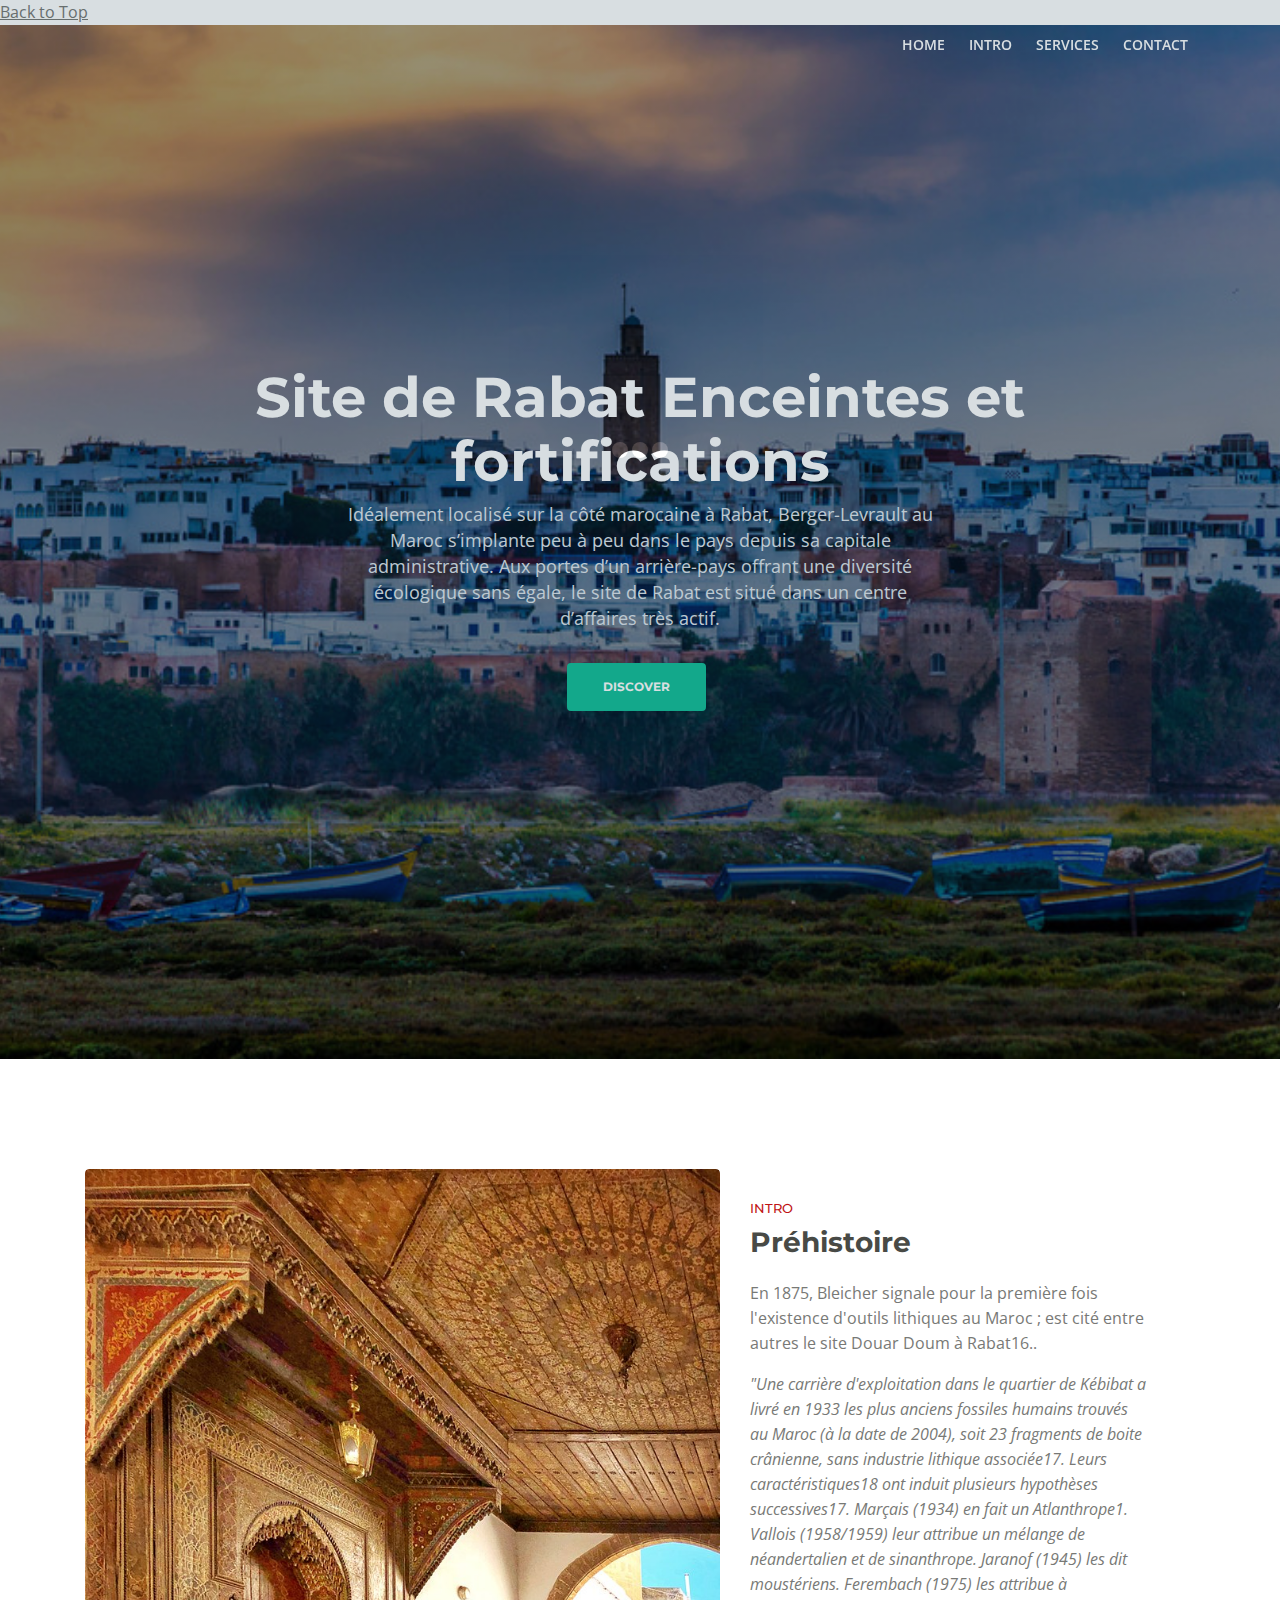
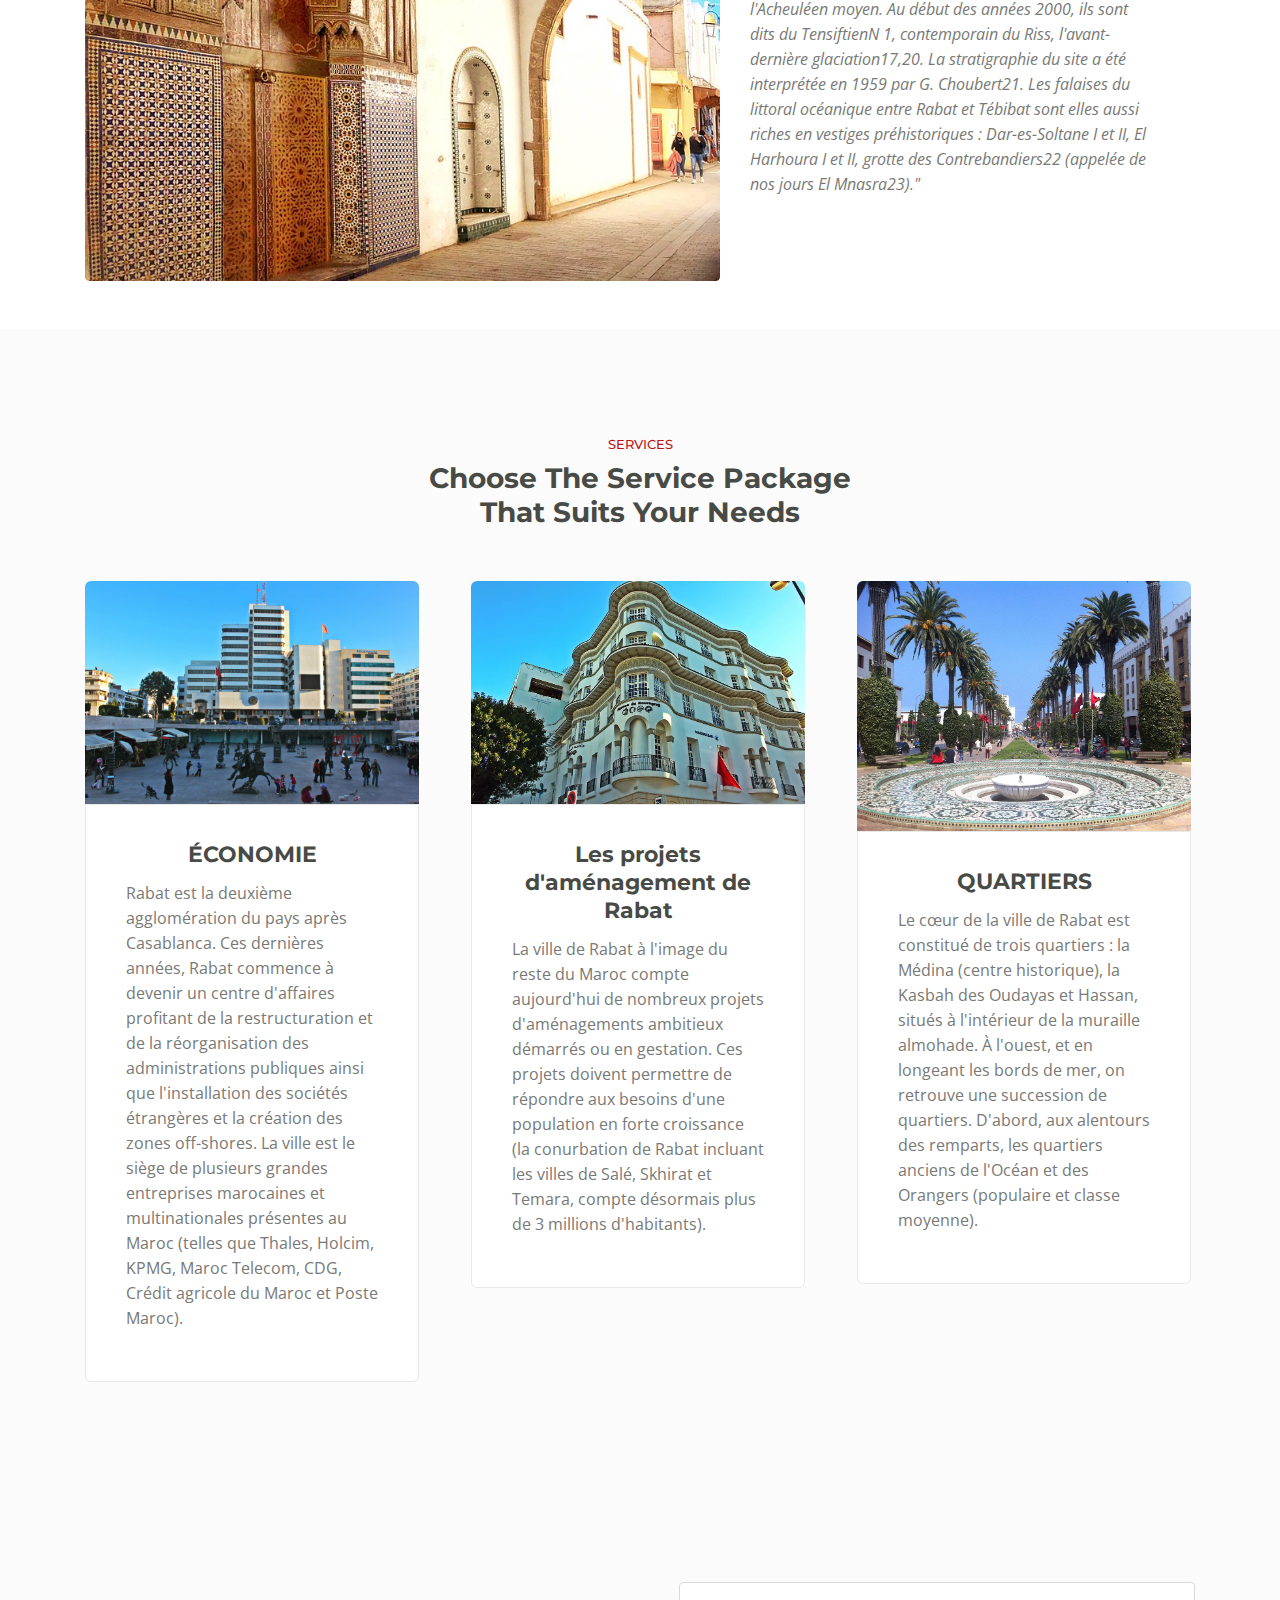
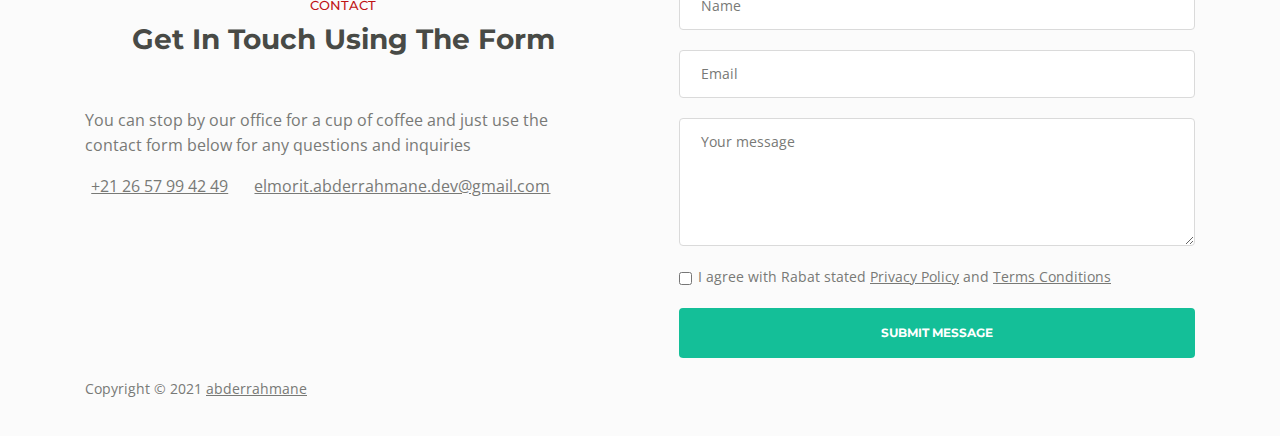
==== commit c07e2e74: "modified" ====
--- a/index.html
+++ b/index.html
@@ -3,24 +3,16 @@
 <head>
     <meta charset="utf-8">
     <meta name="viewport" content="width=device-width, initial-scale=1, shrink-to-fit=no">
-    
-    <!-- SEO Meta Tags -->
     <meta name="description" content="Aria is a business focused HTML landing page template built with Bootstrap to help you create lead generation websites for companies and their services.">
     <meta name="author" content="Inovatik">
-
-    <!-- OG Meta Tags to improve the way the post looks when you share the page on LinkedIn, Facebook, Google+ -->
-	<meta property="og:site_name" content="" /> <!-- website name -->
-	<meta property="og:site" content="" /> <!-- website link -->
-	<meta property="og:title" content=""/> <!-- title shown in the actual shared post -->
-	<meta property="og:description" content="" /> <!-- description shown in the actual shared post -->
-	<meta property="og:image" content="" /> <!-- image link, make sure it's jpg -->
-	<meta property="og:url" content="" /> <!-- where do you want your post to link to -->
+	<meta property="og:site_name" content="" /> 
+	<meta property="og:site" content="" /> 
+	<meta property="og:title" content=""/> 
+	<meta property="og:description" content="" /> 
+	<meta property="og:image" content="" /> 
+	<meta property="og:url" content="" />
 	<meta property="og:type" content="article" />
-
-    <!-- Website Title -->
     <title>  RABAT </title>
-    
-    <!-- Styles -->
     <link href="https://fonts.googleapis.com/css?family=Montserrat:500,700&display=swap&subset=latin-ext" rel="stylesheet">
     <link href="https://fonts.googleapis.com/css?family=Open+Sans:400,400i,600&display=swap&subset=latin-ext" rel="stylesheet">
     <link href="css/bootstrap.css" rel="stylesheet">
@@ -28,13 +20,8 @@
     <link href="css/swiper.css" rel="stylesheet">
 	<link href="css/magnific-popup.css" rel="stylesheet">
 	<link href="css/styles.css" rel="stylesheet">
-	
-	<!-- Favicon  -->
-
 </head>
 <body data-spy="scroll" data-target=".fixed-top">
-    
-    <!-- Preloader -->
 	<div class="spinner-wrapper">
         <div class="spinner">
             <div class="bounce1"></div>
@@ -42,24 +29,12 @@
             <div class="bounce3"></div>
         </div>
     </div>
-    <!-- end of preloader -->
-    
-
-    <!-- Navbar -->
     <nav class="navbar navbar-expand-md navbar-dark navbar-custom fixed-top">
-        <!-- Text Logo - Use this if you don't have a graphic logo -->
-        <!-- <a class="navbar-brand logo-text page-scroll" href="index.html">Aria</a> -->
-
-        <!-- Image Logo -->
-        
-        <!-- Mobile Menu Toggle Button -->
         <button class="navbar-toggler" type="button" data-toggle="collapse" data-target="#navbarsExampleDefault" aria-controls="navbarsExampleDefault" aria-expanded="false" aria-label="Toggle navigation">
             <span class="navbar-toggler-awesome fas fa-bars"></span>
             <span class="navbar-toggler-awesome fas fa-times"></span>
         </button>
-        <!-- end of mobile menu toggle button -->
-
-        <div class="collapse navbar-collapse" id="navbarsExampleDefault">
+      <div class="collapse navbar-collapse" id="navbarsExampleDefault">
             <ul class="navbar-nav ml-auto">
                 <li class="nav-item">
                     <a class="nav-link page-scroll" href="#header">HOME <span class="sr-only">(current)</span></a>
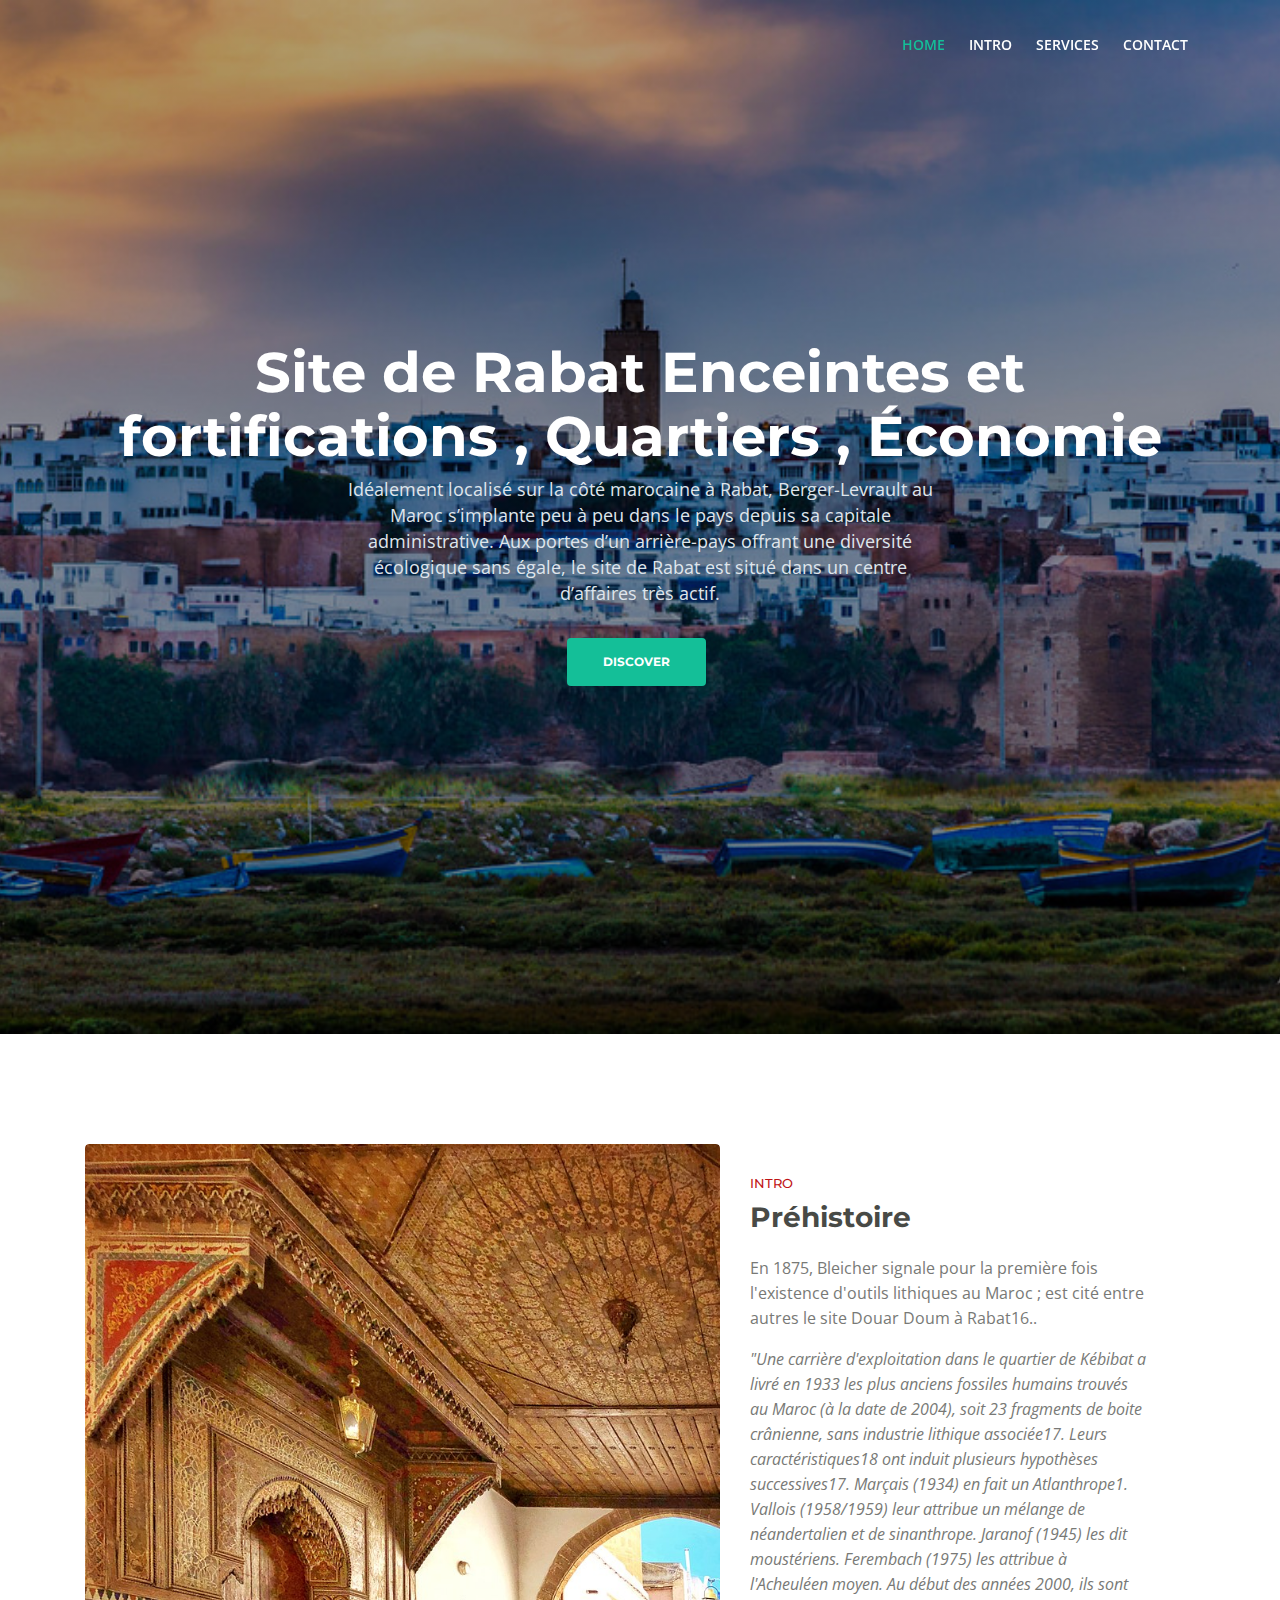
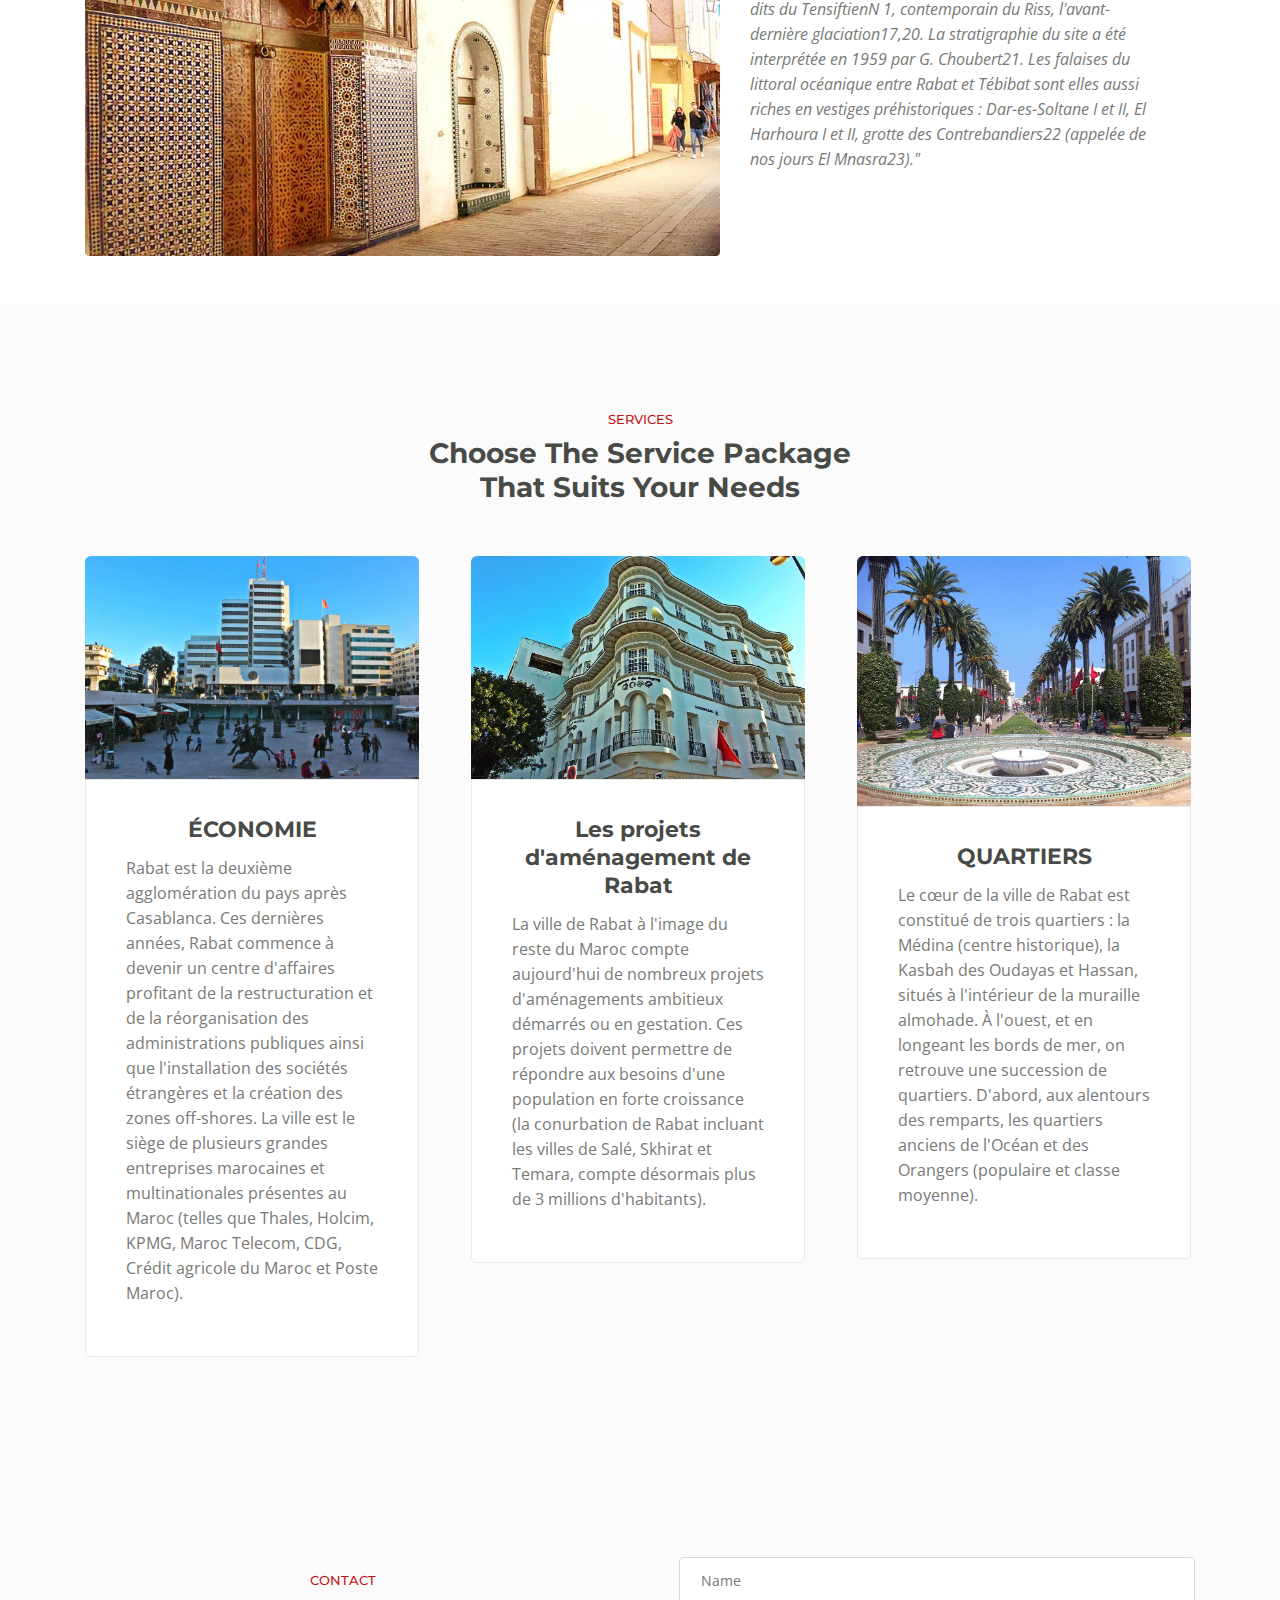
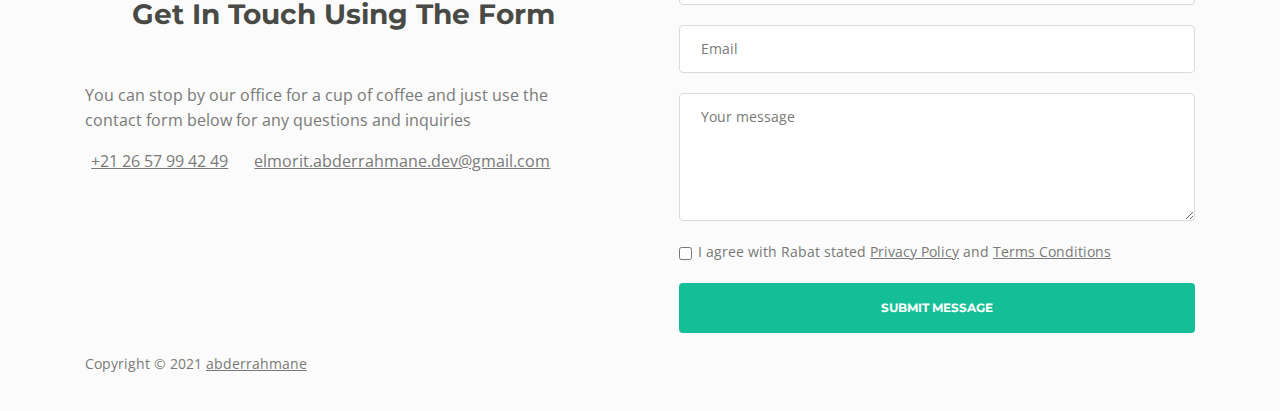
==== commit 4f82b6be: "projet" ====
--- a/index.html
+++ b/index.html
@@ -1,40 +1,33 @@
 <!DOCTYPE html>
 <html lang="en">
+
 <head>
     <meta charset="utf-8">
     <meta name="viewport" content="width=device-width, initial-scale=1, shrink-to-fit=no">
-    <meta name="description" content="Aria is a business focused HTML landing page template built with Bootstrap to help you create lead generation websites for companies and their services.">
-    <meta name="author" content="Inovatik">
-	<meta property="og:site_name" content="" /> 
-	<meta property="og:site" content="" /> 
-	<meta property="og:title" content=""/> 
-	<meta property="og:description" content="" /> 
-	<meta property="og:image" content="" /> 
-	<meta property="og:url" content="" />
-	<meta property="og:type" content="article" />
-    <title>  RABAT </title>
-    <link href="https://fonts.googleapis.com/css?family=Montserrat:500,700&display=swap&subset=latin-ext" rel="stylesheet">
-    <link href="https://fonts.googleapis.com/css?family=Open+Sans:400,400i,600&display=swap&subset=latin-ext" rel="stylesheet">
+    <meta name="description"
+        content="Aria is a business focused HTML landing page template built with Bootstrap to help you create lead generation websites for companies and their services.">
+    <title> RABAT </title>
+    <link href="https://fonts.googleapis.com/css?family=Montserrat:500,700&display=swap&subset=latin-ext"
+        rel="stylesheet">
+    <link href="https://fonts.googleapis.com/css?family=Open+Sans:400,400i,600&display=swap&subset=latin-ext"
+        rel="stylesheet">
     <link href="css/bootstrap.css" rel="stylesheet">
     <link href="css/fontawesome-all.css" rel="stylesheet">
     <link href="css/swiper.css" rel="stylesheet">
-	<link href="css/magnific-popup.css" rel="stylesheet">
-	<link href="css/styles.css" rel="stylesheet">
+    <link href="css/magnific-popup.css" rel="stylesheet">
+    <link href="css/styles.css" rel="stylesheet">
 </head>
+
 <body data-spy="scroll" data-target=".fixed-top">
-	<div class="spinner-wrapper">
-        <div class="spinner">
-            <div class="bounce1"></div>
-            <div class="bounce2"></div>
-            <div class="bounce3"></div>
-        </div>
+
     </div>
     <nav class="navbar navbar-expand-md navbar-dark navbar-custom fixed-top">
-        <button class="navbar-toggler" type="button" data-toggle="collapse" data-target="#navbarsExampleDefault" aria-controls="navbarsExampleDefault" aria-expanded="false" aria-label="Toggle navigation">
+        <button class="navbar-toggler" type="button" data-toggle="collapse" data-target="#navbarsExampleDefault"
+            aria-controls="navbarsExampleDefault" aria-expanded="false" aria-label="Toggle navigation">
             <span class="navbar-toggler-awesome fas fa-bars"></span>
             <span class="navbar-toggler-awesome fas fa-times"></span>
         </button>
-      <div class="collapse navbar-collapse" id="navbarsExampleDefault">
+        <div class="collapse navbar-collapse" id="navbarsExampleDefault">
             <ul class="navbar-nav ml-auto">
                 <li class="nav-item">
                     <a class="nav-link page-scroll" href="#header">HOME <span class="sr-only">(current)</span></a>
@@ -53,358 +46,363 @@
         </div>
     </nav> <!-- end of navbar -->
     <!-- end of navbar -->
-<!-- Header -->
+    <!-- Header -->
     <header id="header" class="header">
         <div class="header-content">
             <div class="container">
                 <div class="row">
                     <div class="col-lg-12">
                         <div class="text-container">
-                            <h1> Site de Rabat <span id="js-rotating">Enceintes et fortifications , Quartiers , Économie </span></h1>
-                            <p class="p-heading p-large">Idéalement localisé sur la côté marocaine à Rabat, Berger-Levrault au Maroc s’implante peu à peu dans le pays depuis sa capitale administrative. Aux portes d’un arrière-pays offrant une diversité écologique sans égale, le site de Rabat est situé dans un centre d’affaires très actif.</p>
+                            <h1> Site de Rabat <span id="js-rotating">Enceintes et fortifications , Quartiers , Économie
+                                </span></h1>
+                            <p class="p-heading p-large">Idéalement localisé sur la côté marocaine à Rabat,
+                                Berger-Levrault au Maroc s’implante peu à peu dans le pays depuis sa capitale
+                                administrative. Aux portes d’un arrière-pays offrant une diversité écologique sans
+                                égale, le site de Rabat est situé dans un centre d’affaires très actif.</p>
                             <a class="btn-solid-lg page-scroll" href="#intro">DISCOVER</a>
                         </div>
-                    </div> <!-- end of col -->
-                </div> <!-- end of row -->
-            </div> <!-- end of container -->
-        </div> <!-- end of header-content -->
-    </header> <!-- end of header -->
-    <!-- end of header -->
-
-
-    <!-- Intro -->
+                    </div>
+                </div>
+            </div>
+        </div>
+    </header>
     <div id="intro" class="basic-1">
         <div class="container">
             <div class="row">
                 <div class="col-lg-7">
                     <div class="image-container">
                         <img class="img-fluid" src="images/intro-office.jpg" alt="alternative">
-                    </div> <!-- end of image-container -->
-                </div> <!-- end of col -->
+                    </div>
+                </div>
                 <div class="col-lg-5">
                     <div class="text-container">
                         <div class="section-title">INTRO</div>
                         <h2>Préhistoire</h2>
-                        <p>En 1875, Bleicher signale pour la première fois l'existence d'outils lithiques au Maroc ; est cité entre autres le site Douar Doum à Rabat16..</p>
-                        <p class="testimonial-text">"Une carrière d'exploitation dans le quartier de Kébibat a livré en 1933 les plus anciens fossiles humains trouvés au Maroc (à la date de 2004), soit 23 fragments de boite crânienne, sans industrie lithique associée17. Leurs caractéristiques18 ont induit plusieurs hypothèses successives17. Marçais (1934) en fait un Atlanthrope1. Vallois (1958/1959) leur attribue un mélange de néandertalien et de sinanthrope. Jaranof (1945) les dit moustériens. Ferembach (1975) les attribue à l'Acheuléen moyen. Au début des années 2000, ils sont dits du TensiftienN 1, contemporain du Riss, l'avant-dernière glaciation17,20. La stratigraphie du site a été interprétée en 1959 par G. Choubert21.
-
-                            Les falaises du littoral océanique entre Rabat et Tébibat sont elles aussi riches en vestiges préhistoriques : Dar-es-Soltane I et II, El Harhoura I et II, grotte des Contrebandiers22 (appelée de nos jours El Mnasra23)."</p>
-                    </div> <!-- end of text-container -->
-                </div> <!-- end of col -->
-                
-            </div> <!-- end of row -->
-        </div> <!-- end of container -->
-    </div> <!-- end of basic-1 -->
-    <!-- end of intro -->
-
-    <!-- end of description -->
-
-
-    <!-- Services -->
+                        <p>En 1875, Bleicher signale pour la première fois l'existence d'outils lithiques au Maroc ; est
+                            cité entre autres le site Douar Doum à Rabat16..</p>
+                        <p class="testimonial-text">"Une carrière d'exploitation dans le quartier de Kébibat a livré en
+                            1933 les plus anciens fossiles humains trouvés au Maroc (à la date de 2004), soit 23
+                            fragments de boite crânienne, sans industrie lithique associée17. Leurs caractéristiques18
+                            ont induit plusieurs hypothèses successives17. Marçais (1934) en fait un Atlanthrope1.
+                            Vallois (1958/1959) leur attribue un mélange de néandertalien et de sinanthrope. Jaranof
+                            (1945) les dit moustériens. Ferembach (1975) les attribue à l'Acheuléen moyen. Au début des
+                            années 2000, ils sont dits du TensiftienN 1, contemporain du Riss, l'avant-dernière
+                            glaciation17,20. La stratigraphie du site a été interprétée en 1959 par G. Choubert21.
+
+                            Les falaises du littoral océanique entre Rabat et Tébibat sont elles aussi riches en
+                            vestiges préhistoriques : Dar-es-Soltane I et II, El Harhoura I et II, grotte des
+                            Contrebandiers22 (appelée de nos jours El Mnasra23)."</p>
+                    </div>
+                </div>
+
+            </div>
+        </div>
+    </div>
     <div id="services" class="cards-2">
         <div class="container">
             <div class="row">
                 <div class="col-lg-12">
                     <div class="section-title">SERVICES</div>
                     <h2>Choose The Service Package<br> That Suits Your Needs</h2>
-                </div> <!-- end of col -->
-            </div> <!-- end of row -->
+                </div>
+            </div>
             <div class="row">
                 <div class="col-lg-12">
-                    
-                    <!-- Card -->
                     <div class="card">
                         <div class="card-image">
                             <img class="img-fluid" src="images/services-1.jpg" alt="alternative">
                         </div>
                         <div class="card-body">
                             <h3 class="card-title"> ÉCONOMIE </h3>
-                            <p>Rabat est la deuxième agglomération du pays après Casablanca. Ces dernières années, Rabat commence à devenir un centre d'affaires profitant de la restructuration et de la réorganisation des administrations publiques ainsi que l'installation des sociétés étrangères et la création des zones off-shores.
-
-                                La ville est le siège de plusieurs grandes entreprises marocaines et multinationales présentes au Maroc (telles que Thales, Holcim, KPMG, Maroc Telecom, CDG, Crédit agricole du Maroc et Poste Maroc).</p>
-
-                        </div>
-                     <!-- end of button-container -->
-                    </div>
-                    <!-- end of card -->
-
-                    <!-- Card -->
+                            <p>Rabat est la deuxième agglomération du pays après Casablanca. Ces dernières années, Rabat
+                                commence à devenir un centre d'affaires profitant de la restructuration et de la
+                                réorganisation des administrations publiques ainsi que l'installation des sociétés
+                                étrangères et la création des zones off-shores.
+
+                                La ville est le siège de plusieurs grandes entreprises marocaines et multinationales
+                                présentes au Maroc (telles que Thales, Holcim, KPMG, Maroc Telecom, CDG, Crédit agricole
+                                du Maroc et Poste Maroc).</p>
+
+                        </div>
+                    </div>
                     <div class="card">
                         <div class="card-image">
                             <img class="img-fluid" src="images/services-2.jpg" alt="alternative">
                         </div>
                         <div class="card-body">
                             <h3 class="card-title">Les projets d'aménagement de Rabat</h3>
-                            <p>La ville de Rabat à l'image du reste du Maroc compte aujourd'hui de nombreux projets d'aménagements ambitieux démarrés ou en gestation. Ces projets doivent permettre de répondre aux besoins d'une population en forte croissance (la conurbation de Rabat incluant les villes de Salé, Skhirat et Temara, compte désormais plus de 3 millions d'habitants).</p>
-                            
-                        </div>
-                        
-                    </div>
-                    <!-- end of card -->
-
-                    <!-- Card -->
+                            <p>La ville de Rabat à l'image du reste du Maroc compte aujourd'hui de nombreux projets
+                                d'aménagements ambitieux démarrés ou en gestation. Ces projets doivent permettre de
+                                répondre aux besoins d'une population en forte croissance (la conurbation de Rabat
+                                incluant les villes de Salé, Skhirat et Temara, compte désormais plus de 3 millions
+                                d'habitants).</p>
+
+                        </div>
+
+                    </div>
                     <div class="card">
                         <div class="card-image">
                             <img class="img-fluid" src="images/services-3.jpg" alt="alternative">
                         </div>
                         <div class="card-body">
                             <h3 class="card-title"> QUARTIERS </h3>
-                            <p>Le cœur de la ville de Rabat est constitué de trois quartiers : la Médina (centre historique), la Kasbah des Oudayas et Hassan, situés à l'intérieur de la muraille almohade.
-
-                                À l'ouest, et en longeant les bords de mer, on retrouve une succession de quartiers. D'abord, aux alentours des remparts, les quartiers anciens de l'Océan et des Orangers (populaire et classe moyenne).</p>
-                             <!-- end of button-container -->
-                    </div>
-                    <!-- end of card -->
-
+                            <p>Le cœur de la ville de Rabat est constitué de trois quartiers : la Médina (centre
+                                historique), la Kasbah des Oudayas et Hassan, situés à l'intérieur de la muraille
+                                almohade.
+
+                                À l'ouest, et en longeant les bords de mer, on retrouve une succession de quartiers.
+                                D'abord, aux alentours des remparts, les quartiers anciens de l'Océan et des Orangers
+                                (populaire et classe moyenne).</p>
+                        </div>
+
+                    </div>
+                </div>
+            </div>
+        </div>
+
+        <div id="project-2" class="lightbox-basic zoom-anim-dialog mfp-hide">
+            <div class="row">
+                <button title="Close (Esc)" type="button" class="mfp-close x-button">×</button>
+                <div class="col-lg-8">
+                    <img class="img-fluid" src="images/project-2.jpg" alt="alternative">
+                </div>
+                <div class="col-lg-4">
+                    <h3>Classic Industry</h3>
+                    <hr class="line-heading">
+                    <h6>Strategy Development</h6>
+                    <p>Need a solid foundation for your business growth plans? Aria will help you manage sales and meet
+                        your current needs</p>
+                    <p>By offering the best professional services and quality products in the market. Don't hesitate and
+                        get in touch with us.</p>
+                    <div class="testimonial-container">
+                        <p class="testimonial-text">Need a solid foundation for your business growth plans? Aria will
+                            help you manage sales and meet your current requirements.</p>
+                        <p class="testimonial-author">General Manager</p>
+                    </div>
+                    <a class="btn-solid-reg" href="#your-link">DETAILS</a> <a
+                        class="btn-outline-reg mfp-close as-button" href="#projects">BACK</a>
+                </div>
+            </div>
+        </div>
+
+        <div id="project-3" class="lightbox-basic zoom-anim-dialog mfp-hide">
+            <div class="row">
+                <button title="Close (Esc)" type="button" class="mfp-close x-button">×</button>
+                <div class="col-lg-8">
+                    <img class="img-fluid" src="images/project-3.jpg" alt="alternative">
+                </div>
+                <div class="col-lg-4">
+                    <h3>BoomBap Audio</h3>
+                    <hr class="line-heading">
+                    <h6>Strategy Development</h6>
+                    <p>Need a solid foundation for your business growth plans? Aria will help you manage sales and meet
+                        your current needs</p>
+                    <p>By offering the best professional services and quality products in the market. Don't hesitate and
+                        get in touch with us.</p>
+                    <div class="testimonial-container">
+                        <p class="testimonial-text">Need a solid foundation for your business growth plans? Aria will
+                            help you manage sales and meet your current requirements.</p>
+                        <p class="testimonial-author">General Manager</p>
+                    </div>
+                    <a class="btn-solid-reg" href="#your-link">DETAILS</a> <a
+                        class="btn-outline-reg mfp-close as-button" href="#projects">BACK</a>
+                </div>
+            </div>
+        </div>
+        <div id="project-4" class="lightbox-basic zoom-anim-dialog mfp-hide">
+            <div class="row">
+                <button title="Close (Esc)" type="button" class="mfp-close x-button">×</button>
+                <div class="col-lg-8">
+                    <img class="img-fluid" src="images/project-4.jpg" alt="alternative">
+                </div>
+                <div class="col-lg-4">
+                    <h3>Van Moose</h3>
+                    <hr class="line-heading">
+                    <h6>Strategy Development</h6>
+                    <p>Need a solid foundation for your business growth plans? Aria will help you manage sales and meet
+                        your current needs</p>
+                    <p>By offering the best professional services and quality products in the market. Don't hesitate and
+                        get in touch with us.</p>
+                    <div class="testimonial-container">
+                        <p class="testimonial-text">Need a solid foundation for your business growth plans? Aria will
+                            help you manage sales and meet your current requirements.</p>
+                        <p class="testimonial-author">General Manager</p>
+                    </div>
+                    <a class="btn-solid-reg" href="#your-link">DETAILS</a> <a
+                        class="btn-outline-reg mfp-close as-button" href="#projects">BACK</a>
+                </div>
+            </div>
+        </div>
+        <div id="project-5" class="lightbox-basic zoom-anim-dialog mfp-hide">
+            <div class="row">
+                <button title="Close (Esc)" type="button" class="mfp-close x-button">×</button>
+                <div class="col-lg-8">
+                    <img class="img-fluid" src="images/project-5.jpg" alt="alternative">
+                </div>
+                <div class="col-lg-4">
+                    <h3>Joy Moments</h3>
+                    <hr class="line-heading">
+                    <h6>Strategy Development</h6>
+                    <p>Need a solid foundation for your business growth plans? Aria will help you manage sales and meet
+                        your current needs</p>
+                    <p>By offering the best professional services and quality products in the market. Don't hesitate and
+                        get in touch with us.</p>
+                    <div class="testimonial-container">
+                        <p class="testimonial-text">Need a solid foundation for your business growth plans? Aria will
+                            help you manage sales and meet your current requirements.</p>
+                        <p class="testimonial-author">General Manager</p>
+                    </div>
+                    <a class="btn-solid-reg" href="#your-link">DETAILS</a> <a
+                        class="btn-outline-reg mfp-close as-button" href="#projects">BACK</a>
+                </div>
+            </div>
+        </div>
+
+        <!-- Lightbox -->
+        <div id="project-6" class="lightbox-basic zoom-anim-dialog mfp-hide">
+            <div class="row">
+                <button title="Close (Esc)" type="button" class="mfp-close x-button">×</button>
+                <div class="col-lg-8">
+                    <img class="img-fluid" src="images/project-6.jpg" alt="alternative">
                 </div> <!-- end of col -->
-            </div> <!-- end of row -->
-        </div> <!-- end of container -->
-    </div> <!-- end of cards-2 -->
-    <!-- end of services -->
-      
-    <!-- Lightbox -->
-    <div id="project-2" class="lightbox-basic zoom-anim-dialog mfp-hide">
-        <div class="row">
-            <button title="Close (Esc)" type="button" class="mfp-close x-button">×</button>
-            <div class="col-lg-8">
-                <img class="img-fluid" src="images/project-2.jpg" alt="alternative">
-            </div> <!-- end of col -->
-            <div class="col-lg-4">
-                <h3>Classic Industry</h3>
-                <hr class="line-heading">
-                <h6>Strategy Development</h6>
-                <p>Need a solid foundation for your business growth plans? Aria will help you manage sales and meet your current needs</p>
-                <p>By offering the best professional services and quality products in the market. Don't hesitate and get in touch with us.</p>
-                <div class="testimonial-container">
-                    <p class="testimonial-text">Need a solid foundation for your business growth plans? Aria will help you manage sales and meet your current requirements.</p>
-                    <p class="testimonial-author">General Manager</p>
-                </div>
-                <a class="btn-solid-reg" href="#your-link">DETAILS</a> <a class="btn-outline-reg mfp-close as-button" href="#projects">BACK</a> 
-            </div> <!-- end of col -->
-        </div> <!-- end of row -->
-    </div> <!-- end of lightbox-basic -->
-    <!-- end of lightbox -->
-
-    <!-- Lightbox -->
-    <div id="project-3" class="lightbox-basic zoom-anim-dialog mfp-hide">
-        <div class="row">
-            <button title="Close (Esc)" type="button" class="mfp-close x-button">×</button>
-            <div class="col-lg-8">
-                <img class="img-fluid" src="images/project-3.jpg" alt="alternative">
-            </div> <!-- end of col -->
-            <div class="col-lg-4">
-                <h3>BoomBap Audio</h3>
-                <hr class="line-heading">
-                <h6>Strategy Development</h6>
-                <p>Need a solid foundation for your business growth plans? Aria will help you manage sales and meet your current needs</p>
-                <p>By offering the best professional services and quality products in the market. Don't hesitate and get in touch with us.</p>
-                <div class="testimonial-container">
-                    <p class="testimonial-text">Need a solid foundation for your business growth plans? Aria will help you manage sales and meet your current requirements.</p>
-                    <p class="testimonial-author">General Manager</p>
-                </div>
-                <a class="btn-solid-reg" href="#your-link">DETAILS</a> <a class="btn-outline-reg mfp-close as-button" href="#projects">BACK</a> 
-            </div> <!-- end of col -->
-        </div> <!-- end of row -->
-    </div> <!-- end of lightbox-basic -->
-    <!-- end of lightbox -->
-
-    <!-- Lightbox -->
-    <div id="project-4" class="lightbox-basic zoom-anim-dialog mfp-hide">
-        <div class="row">
-            <button title="Close (Esc)" type="button" class="mfp-close x-button">×</button>
-            <div class="col-lg-8">
-                <img class="img-fluid" src="images/project-4.jpg" alt="alternative">
-            </div> <!-- end of col -->
-            <div class="col-lg-4">
-                <h3>Van Moose</h3>
-                <hr class="line-heading">
-                <h6>Strategy Development</h6>
-                <p>Need a solid foundation for your business growth plans? Aria will help you manage sales and meet your current needs</p>
-                <p>By offering the best professional services and quality products in the market. Don't hesitate and get in touch with us.</p>
-                <div class="testimonial-container">
-                    <p class="testimonial-text">Need a solid foundation for your business growth plans? Aria will help you manage sales and meet your current requirements.</p>
-                    <p class="testimonial-author">General Manager</p>
-                </div>
-                <a class="btn-solid-reg" href="#your-link">DETAILS</a> <a class="btn-outline-reg mfp-close as-button" href="#projects">BACK</a> 
-            </div> <!-- end of col -->
-        </div> <!-- end of row -->
-    </div> <!-- end of lightbox-basic -->
-    <!-- end of lightbox -->
-
-    <!-- Lightbox -->
-    <div id="project-5" class="lightbox-basic zoom-anim-dialog mfp-hide">
-        <div class="row">
-            <button title="Close (Esc)" type="button" class="mfp-close x-button">×</button>
-            <div class="col-lg-8">
-                <img class="img-fluid" src="images/project-5.jpg" alt="alternative">
-            </div> <!-- end of col -->
-            <div class="col-lg-4">
-                <h3>Joy Moments</h3>
-                <hr class="line-heading">
-                <h6>Strategy Development</h6>
-                <p>Need a solid foundation for your business growth plans? Aria will help you manage sales and meet your current needs</p>
-                <p>By offering the best professional services and quality products in the market. Don't hesitate and get in touch with us.</p>
-                <div class="testimonial-container">
-                    <p class="testimonial-text">Need a solid foundation for your business growth plans? Aria will help you manage sales and meet your current requirements.</p>
-                    <p class="testimonial-author">General Manager</p>
-                </div>
-                <a class="btn-solid-reg" href="#your-link">DETAILS</a> <a class="btn-outline-reg mfp-close as-button" href="#projects">BACK</a> 
-            </div> <!-- end of col -->
-        </div> <!-- end of row -->
-    </div> <!-- end of lightbox-basic -->
-    <!-- end of lightbox -->
-
-    <!-- Lightbox -->
-    <div id="project-6" class="lightbox-basic zoom-anim-dialog mfp-hide">
-        <div class="row">
-            <button title="Close (Esc)" type="button" class="mfp-close x-button">×</button>
-            <div class="col-lg-8">
-                <img class="img-fluid" src="images/project-6.jpg" alt="alternative">
-            </div> <!-- end of col -->
-            <div class="col-lg-4">
-                <h3>Spark Events</h3>
-                <hr class="line-heading">
-                <h6>Strategy Development</h6>
-                <p>Need a solid foundation for your business growth plans? Aria will help you manage sales and meet your current needs</p>
-                <p>By offering the best professional services and quality products in the market. Don't hesitate and get in touch with us.</p>
-                <div class="testimonial-container">
-                    <p class="testimonial-text">Need a solid foundation for your business growth plans? Aria will help you manage sales and meet your current requirements.</p>
-                    <p class="testimonial-author">General Manager</p>
-                </div>
-                <a class="btn-solid-reg" href="#your-link">DETAILS</a> <a class="btn-outline-reg mfp-close as-button" href="#projects">BACK</a> 
-            </div> <!-- end of col -->
-        </div> <!-- end of row -->
-    </div> <!-- end of lightbox-basic -->
-    <!-- end of lightbox -->
-
-    <!-- Lightbox -->
-    <div id="project-7" class="lightbox-basic zoom-anim-dialog mfp-hide">
-        <div class="row">
-            <button title="Close (Esc)" type="button" class="mfp-close x-button">×</button>
-            <div class="col-lg-8">
-                <img class="img-fluid" src="images/project-7.jpg" alt="alternative">
-            </div> <!-- end of col -->
-            <div class="col-lg-4">
-                <h3>Casual Wear</h3>
-                <hr class="line-heading">
-                <h6>Strategy Development</h6>
-                <p>Need a solid foundation for your business growth plans? Aria will help you manage sales and meet your current needs</p>
-                <p>By offering the best professional services and quality products in the market. Don't hesitate and get in touch with us.</p>
-                <div class="testimonial-container">
-                    <p class="testimonial-text">Need a solid foundation for your business growth plans? Aria will help you manage sales and meet your current requirements.</p>
-                    <p class="testimonial-author">General Manager</p>
-                </div>
-                <a class="btn-solid-reg" href="#your-link">DETAILS</a> <a class="btn-outline-reg mfp-close as-button" href="#projects">BACK</a> 
-            </div> <!-- end of col -->
-        </div> <!-- end of row -->
-    </div> <!-- end of lightbox-basic -->
-    <!-- end of lightbox -->
-
-    <!-- Lightbox -->
-    <div id="project-8" class="lightbox-basic zoom-anim-dialog mfp-hide">
-        <div class="row">
-            <button title="Close (Esc)" type="button" class="mfp-close x-button">×</button>
-            <div class="col-lg-8">
-                <img class="img-fluid" src="images/project-8.jpg" alt="alternative">
-            </div> <!-- end of col -->
-            <div class="col-lg-4">
-                <h3>Zazoo Apps</h3>
-                <hr class="line-heading">
-                <h6>Strategy Development</h6>
-                <p>Need a solid foundation for your business growth plans? Aria will help you manage sales and meet your current needs</p>
-                <p>By offering the best professional services and quality products in the market. Don't hesitate and get in touch with us.</p>
-                <div class="testimonial-container">
-                    <p class="testimonial-text">Need a solid foundation for your business growth plans? Aria will help you manage sales and meet your current requirements.</p>
-                    <p class="testimonial-author">General Manager</p>
-                </div>
-                <a class="btn-solid-reg" href="#your-link">DETAILS</a> <a class="btn-outline-reg mfp-close as-button" href="#projects">BACK</a> 
-            </div> <!-- end of col -->
-        </div> <!-- end of row -->
-    </div> <!-- end of lightbox-basic -->
-    <!-- end of lightbox -->
-    <!-- end of project lightboxes -->
-
+                <div class="col-lg-4">
+                    <h3>Spark Events</h3>
+                    <hr class="line-heading">
+                    <h6>Strategy Development</h6>
+                    <p>Need a solid foundation for your business growth plans? Aria will help you manage sales and meet
+                        your current needs</p>
+                    <p>By offering the best professional services and quality products in the market. Don't hesitate and
+                        get in touch with us.</p>
+                    <div class="testimonial-container">
+                        <p class="testimonial-text">Need a solid foundation for your business growth plans? Aria will
+                            help you manage sales and meet your current requirements.</p>
+                        <p class="testimonial-author">General Manager</p>
+                    </div>
+                    <a class="btn-solid-reg" href="#your-link">DETAILS</a> <a
+                        class="btn-outline-reg mfp-close as-button" href="#projects">BACK</a>
+                </div>
+            </div>
+        </div>
+
+        <!-- Lightbox -->
+        <div id="project-7" class="lightbox-basic zoom-anim-dialog mfp-hide">
+            <div class="row">
+                <button title="Close (Esc)" type="button" class="mfp-close x-button">×</button>
+                <div class="col-lg-8">
+                    <img class="img-fluid" src="images/project-7.jpg" alt="alternative">
+                </div> <!-- end of col -->
+                <div class="col-lg-4">
+                    <h3>Casual Wear</h3>
+                    <hr class="line-heading">
+                    <h6>Strategy Development</h6>
+                    <p>Need a solid foundation for your business growth plans? Aria will help you manage sales and meet
+                        your current needs</p>
+                    <p>By offering the best professional services and quality products in the market. Don't hesitate and
+                        get in touch with us.</p>
+                    <div class="testimonial-container">
+                        <p class="testimonial-text">Need a solid foundation for your business growth plans? Aria will
+                            help you manage sales and meet your current requirements.</p>
+                        <p class="testimonial-author">General Manager</p>
+                    </div>
+                    <a class="btn-solid-reg" href="#your-link">DETAILS</a> <a
+                        class="btn-outline-reg mfp-close as-button" href="#projects">BACK</a>
+                </div>
+            </div>
+        </div>
+        <div id="project-8" class="lightbox-basic zoom-anim-dialog mfp-hide">
+            <div class="row">
+                <button title="Close (Esc)" type="button" class="mfp-close x-button">×</button>
+                <div class="col-lg-8">
+                    <img class="img-fluid" src="images/project-8.jpg" alt="alternative">
+                </div> <!-- end of col -->
+                <div class="col-lg-4">
+                    <h3>Zazoo Apps</h3>
+                    <hr class="line-heading">
+                    <h6>Strategy Development</h6>
+                    <p>Need a solid foundation for your business growth plans? Aria will help you manage sales and meet
+                        your current needs</p>
+                    <p>By offering the best professional services and quality products in the market. Don't hesitate and
+                        get in touch with us.</p>
+                    <div class="testimonial-container">
+                        <p class="testimonial-text">Need a solid foundation for your business growth plans? Aria will
+                            help you manage sales and meet your current requirements.</p>
+                        <p class="testimonial-author">General Manager</p>
+                    </div>
+                    <a class="btn-solid-reg" href="#your-link">DETAILS</a> <a
+                        class="btn-outline-reg mfp-close as-button" href="#projects">BACK</a>
+                </div>
+            </div>
+        </div>
         <!-- Contact -->
-    <div id="contact" class="form-2">
-        <div class="container">
-            <div class="row">
-                <div class="col-lg-6">
-                    <div class="text-container">
-                        <div class="section-title">CONTACT</div>
-                        <h2>Get In Touch Using The Form</h2>
-                        <p>You can stop by our office for a cup of coffee and just use the contact form below for any questions and inquiries</p>
-                        <ul class="list-unstyled li-space-lg">
-                            <li><i class="fas fa-phone"></i><a href="tel:003024630820">+21 26 57 99 42 49</a></li>
-                            <li><i class="fas fa-envelope"></i><a href="mailto:office@Rabat.com">elmorit.abderrahmane.dev@gmail.com</a></li>
-                        </ul>
-                    </div> <!-- end of text-container -->
-                </div> <!-- end of col -->
-                <div class="col-lg-6">
-                    
-                    <!-- Contact Form -->
-                    <form id="contactForm" data-toggle="validator" data-focus="false">
-                        <div class="form-group">
-                            <input type="text" class="form-control-input" id="cname" required>
-                            <label class="label-control" for="cname">Name</label>
-                            <div class="help-block with-errors"></div>
-                        </div>
-                        <div class="form-group">
-                            <input type="email" class="form-control-input" id="cemail" required>
-                            <label class="label-control" for="cemail">Email</label>
-                            <div class="help-block with-errors"></div>
-                        </div>
-                        <div class="form-group">
-                            <textarea class="form-control-textarea" id="cmessage" required></textarea>
-                            <label class="label-control" for="cmessage">Your message</label>
-                            <div class="help-block with-errors"></div>
-                        </div>
-                        <div class="form-group checkbox">
-                            <input type="checkbox" id="cterms" value="Agreed-to-Terms" required>I agree with Rabat stated <a href="privacy-policy.html">Privacy Policy</a> and <a href="terms-conditions.html">Terms Conditions</a> 
-                            <div class="help-block with-errors"></div>
-                        </div>
-                        <div class="form-group">
-                            <button type="submit" class="form-control-submit-button">SUBMIT MESSAGE</button>
-                        </div>
-                        <div class="form-message">
-                            <div id="cmsgSubmit" class="h3 text-center hidden"></div>
-                        </div>
-                    </form>
-                    <!-- end of contact form -->
-
-                </div> <!-- end of col -->
-            </div> <!-- end of row -->
-        </div> <!-- end of container -->
-    </div> <!-- end of form-2 -->
-    <!-- end of contact -->
-
-
-    
-    <!-- end of footer -->
-
-
-    <!-- Copyright -->
-    <div class="copyright">
-        <div class="container">
-            <div class="row">
-                <div class="col-lg-12">
-                    <p class="p-small">Copyright © 2021 <a href="https://inovatik.com">abderrahmane</a></p>
-                </div> <!-- end of col -->
-            </div> <!-- enf of row -->
-        </div> <!-- end of container -->
-    </div> <!-- end of copyright --> 
-    <!-- end of copyright --> 
-    
-    	
-    <!-- Scripts -->
-    <script src="js/jquery.min.js"></script> <!-- jQuery for Bootstrap's JavaScript plugins -->
-    <script src="js/popper.min.js"></script> <!-- Popper tooltip library for Bootstrap -->
-    <script src="js/bootstrap.min.js"></script> <!-- Bootstrap framework -->
-    <script src="js/jquery.easing.min.js"></script> <!-- jQuery Easing for smooth scrolling between anchors -->
-    <script src="js/swiper.min.js"></script> <!-- Swiper for image and text sliders -->
-    <script src="js/jquery.magnific-popup.js"></script> <!-- Magnific Popup for lightboxes -->
-    <script src="js/morphext.min.js"></script> <!-- Morphtext rotating text in the header -->
-    <script src="js/isotope.pkgd.min.js"></script> <!-- Isotope for filter -->
-    <script src="js/validator.min.js"></script> <!-- Validator.js - Bootstrap plugin that validates forms -->
-    <script src="js/scripts.js"></script> <!-- Custom scripts -->
+        <div id="contact" class="form-2">
+            <div class="container">
+                <div class="row">
+                    <div class="col-lg-6">
+                        <div class="text-container">
+                            <div class="section-title">CONTACT</div>
+                            <h2>Get In Touch Using The Form</h2>
+                            <p>You can stop by our office for a cup of coffee and just use the contact form below for
+                                any questions and inquiries</p>
+                            <ul class="list-unstyled li-space-lg">
+                                <li><i class="fas fa-phone"></i><a href="tel:003024630820">+21 26 57 99 42 49</a></li>
+                                <li><i class="fas fa-envelope"></i><a
+                                        href="mailto:office@Rabat.com">elmorit.abderrahmane.dev@gmail.com</a></li>
+                            </ul>
+                        </div>
+                    </div>
+                    <div class="col-lg-6">
+
+                        <!-- Contact Form -->
+                        <form id="contactForm" data-toggle="validator" data-focus="false">
+                            <div class="form-group">
+                                <input type="text" class="form-control-input" id="cname" required>
+                                <label class="label-control" for="cname">Name</label>
+                                <div class="help-block with-errors"></div>
+                            </div>
+                            <div class="form-group">
+                                <input type="email" class="form-control-input" id="cemail" required>
+                                <label class="label-control" for="cemail">Email</label>
+                                <div class="help-block with-errors"></div>
+                            </div>
+                            <div class="form-group">
+                                <textarea class="form-control-textarea" id="cmessage" required></textarea>
+                                <label class="label-control" for="cmessage">Your message</label>
+                                <div class="help-block with-errors"></div>
+                            </div>
+                            <div class="form-group checkbox">
+                                <input type="checkbox" id="cterms" value="Agreed-to-Terms" required>I agree with Rabat
+                                stated <a href="privacy-policy.html">Privacy Policy</a> and <a
+                                    href="terms-conditions.html">Terms Conditions</a>
+                                <div class="help-block with-errors"></div>
+                            </div>
+                            <div class="form-group">
+                                <button type="submit" class="form-control-submit-button">SUBMIT MESSAGE</button>
+                            </div>
+                            <div class="form-message">
+                                <div id="cmsgSubmit" class="h3 text-center hidden"></div>
+                            </div>
+                        </form>
+
+                    </div>
+                </div>
+            </div>
+        </div>
+        <div class="copyright">
+            <div class="container">
+                <div class="row">
+                    <div class="col-lg-12">
+                        <p class="p-small">Copyright © 2021 <a href="https://inovatik.com">abderrahmane</a></p>
+                    </div>
+                </div>
+            </div>
+        </div>
+
+
+        <!-- Scripts -->
+        <script src="js/jquery.min.js"></script> <!-- jQuery for Bootstrap's JavaScript plugins -->
+        <script src="js/bootstrap.min.js"></script> <!-- Bootstrap framework -->
+        <script src="js/jquery.easing.min.js"></script> <!-- jQuery Easing for smooth scrolling between anchors -->
+        <script src="js/scripts.js"></script> <!-- Custom scripts -->
 </body>
+
 </html>--- a/css/styles.css
+++ b/css/styles.css
@@ -1,46 +1,4 @@
 
-
-/*****************************************
-Table Of Contents:
-
-01. General Styles
-02. Preloader
-03. Navigation
-04. Header
-05. Intro
-06. Description
-07. Services
-08. Details 1
-09. Details 2
-10. Testimonials
-11. Call Me
-12. Projects
-13. Project Lightboxes
-
-16. Contact
-17. Footer
-18. Copyright
-19. Back To Top Button
-20. Extra Pages
-21. Media Queries
-******************************************/
-
-/*****************************************
-Colors:
-
-- Backgrounds - light gray #fbfbfb
-- Background - dark blue #153e52
-- Backgrounds navbar, footer - dark gray #113448
-- Buttons, bullets, icons - green #14bf98
-- Headings text - black #484a46
-- Body text - gray #787976
-- Body text - light gray #dfe5ec
-******************************************/
-
-
-/******************************/
-/*     01. General Styles     */
-/******************************/
 body,
 html {
     width: 100%;
